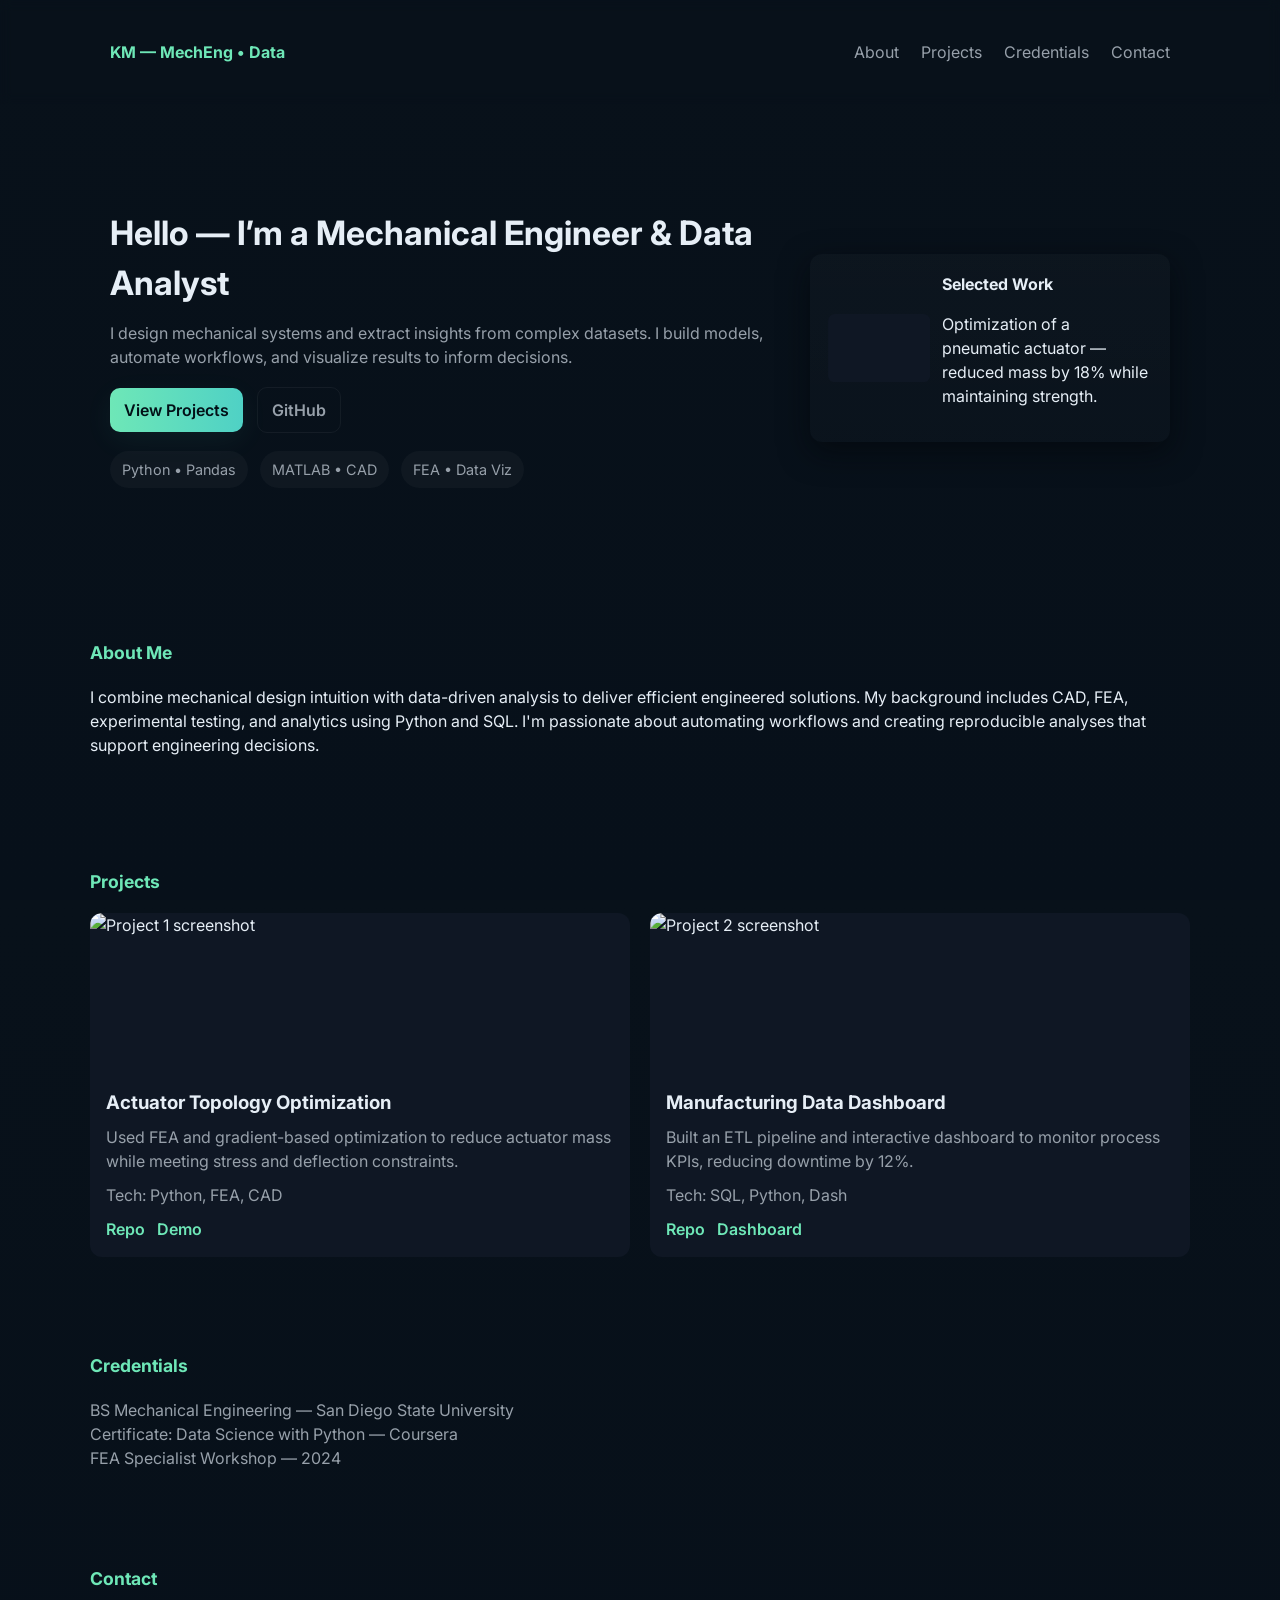
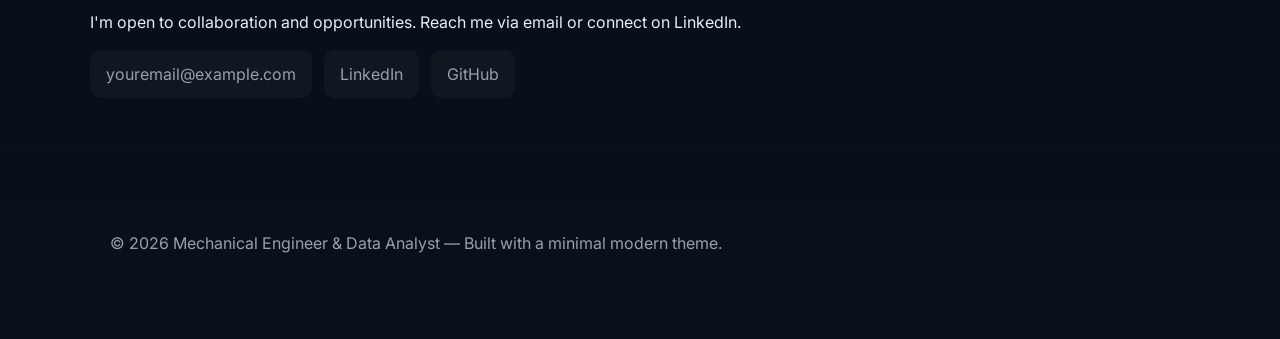
==== index.html @ a70a1f2a "worked on portfolio" ====
<!doctype html>
<html lang="en">
  <head>
    <meta charset="utf-8" />
    <meta name="viewport" content="width=device-width,initial-scale=1" />
    <title>Mechanical Engineer • Data Analyst — Portfolio</title>
    <link rel="preconnect" href="https://fonts.googleapis.com">
    <link rel="preconnect" href="https://fonts.gstatic.com" crossorigin>
    <link href="https://fonts.googleapis.com/css2?family=Inter:wght@300;400;600;700&display=swap" rel="stylesheet">
    <link rel="stylesheet" href="style.css">
    <meta name="description" content="Mechanical engineer and data analyst portfolio with projects, credentials, and contact." />
  </head>
  <body>
    <header class="site-header">
      <div class="container header-inner">
        <a class="brand" href="#">KM — MechEng • Data</a>
        <nav class="nav" aria-label="Main navigation">
          <a href="#about">About</a>
          <a href="#projects">Projects</a>
          <a href="#credentials">Credentials</a>
          <a href="#contact">Contact</a>
        </nav>
      </div>
    </header>

    <main>
      <section class="hero">
        <div class="container hero-grid">
          <div class="hero-text">
            <h1>Hello — I’m a Mechanical Engineer & Data Analyst</h1>
            <p class="lead">I design mechanical systems and extract insights from complex datasets. I build models, automate workflows, and visualize results to inform decisions.</p>
            <div class="hero-cta">
              <a class="btn primary" href="#projects">View Projects</a>
              <a class="btn ghost" href="https://github.com/" target="_blank" rel="noreferrer">GitHub</a>
            </div>
            <ul class="skills">
              <li>Python • Pandas</li>
              <li>MATLAB • CAD</li>
              <li>FEA • Data Viz</li>
            </ul>
          </div>
          <div class="hero-card">
            <div class="card-inner">
              <svg viewBox="0 0 120 80" class="wave" aria-hidden>
                <rect x="0" y="0" width="120" height="80" rx="8" fill="#0f1724" />
              </svg>
              <div class="card-content">
                <h3>Selected Work</h3>
                <p>Optimization of a pneumatic actuator — reduced mass by 18% while maintaining strength.</p>
              </div>
            </div>
          </div>
        </div>
      </section>

      <section id="about" class="section container">
        <h2 class="section-title">About Me</h2>
        <p>I combine mechanical design intuition with data-driven analysis to deliver efficient engineered solutions. My background includes CAD, FEA, experimental testing, and analytics using Python and SQL. I'm passionate about automating workflows and creating reproducible analyses that support engineering decisions.</p>
      </section>

      <section id="projects" class="section container">
        <h2 class="section-title">Projects</h2>
        <div class="projects-grid">
          <article class="project-card reveal">
            <img src="https://images.unsplash.com/photo-1518770660439-4636190af475?q=80&w=1200&auto=format&fit=crop&ixlib=rb-1.2.1&s=placeholder" alt="Project 1 screenshot" loading="lazy">
            <div class="project-body">
              <h3>Actuator Topology Optimization</h3>
              <p>Used FEA and gradient-based optimization to reduce actuator mass while meeting stress and deflection constraints.</p>
              <p class="meta">Tech: Python, FEA, CAD</p>
              <div class="project-links"><a href="#" target="_blank">Repo</a><a href="#" target="_blank">Demo</a></div>
            </div>
          </article>

          <article class="project-card reveal">
            <img src="https://images.unsplash.com/photo-1509395176047-4a66953fd231?q=80&w=1200&auto=format&fit=crop&ixlib=rb-1.2.1&s=placeholder" alt="Project 2 screenshot" loading="lazy">
            <div class="project-body">
              <h3>Manufacturing Data Dashboard</h3>
              <p>Built an ETL pipeline and interactive dashboard to monitor process KPIs, reducing downtime by 12%.</p>
              <p class="meta">Tech: SQL, Python, Dash</p>
              <div class="project-links"><a href="#" target="_blank">Repo</a><a href="#" target="_blank">Dashboard</a></div>
            </div>
          </article>
        </div>
      </section>

      <section id="credentials" class="section container">
        <h2 class="section-title">Credentials</h2>
        <ul class="credentials">
          <li>BS Mechanical Engineering — San Diego State University</li>
          <li>Certificate: Data Science with Python — Coursera</li>
          <li>FEA Specialist Workshop — 2024</li>
        </ul>
      </section>

      <section id="contact" class="section container">
        <h2 class="section-title">Contact</h2>
        <p>I'm open to collaboration and opportunities. Reach me via email or connect on LinkedIn.</p>
        <div class="contact-grid">
          <a class="contact-card" href="mailto:youremail@example.com">youremail@example.com</a>
          <a class="contact-card" href="https://www.linkedin.com/" target="_blank" rel="noreferrer">LinkedIn</a>
          <a class="contact-card" href="https://github.com/" target="_blank" rel="noreferrer">GitHub</a>
        </div>
      </section>
    </main>

    <footer class="site-footer">
      <div class="container">
        <p>© <span id="year"></span> Mechanical Engineer & Data Analyst — Built with a minimal modern theme.</p>
      </div>
    </footer>

    <script>
      document.getElementById('year').textContent = new Date().getFullYear();

      // Simple reveal-on-scroll
      const reveals = document.querySelectorAll('.reveal');
      const obs = new IntersectionObserver((entries) => {
        entries.forEach(e => {
          if (e.isIntersecting) { e.target.classList.add('visible'); obs.unobserve(e.target); }
        });
      }, { threshold: 0.12 });
      reveals.forEach(r => obs.observe(r));
    </script>
  </body>
</html>
---- style.css ----
:root{
  --bg:#0b0f14;
  --card:#0f1724;
  --muted:#97a0aa;
  --accent:#6ee7b7;
  --glass: rgba(255,255,255,0.03);
  --radius:12px;
  --max-width:1100px;
  --gap:24px;
}
*{box-sizing:border-box}
html,body{height:100%}
body{
  margin:0;
  font-family:Inter,system-ui,-apple-system,Segoe UI,Roboto,"Helvetica Neue",Arial;
  background:linear-gradient(180deg,#08111a 0%, #07101a 100%);
  color:#e6eef6;
  -webkit-font-smoothing:antialiased;
  -moz-osx-font-smoothing:grayscale;
  line-height:1.5;
}
.container{max-width:var(--max-width);margin:0 auto;padding:40px 20px}
.site-header{backdrop-filter: blur(6px);position:sticky;top:0;background:transparent;z-index:30}
.header-inner{display:flex;align-items:center;justify-content:space-between}
.brand{font-weight:700;color:var(--accent);text-decoration:none}
.nav a{color:var(--muted);text-decoration:none;margin-left:18px}
.hero{padding:64px 0}
.hero-grid{display:grid;grid-template-columns:1fr 360px;gap:32px;align-items:center}
.hero-text h1{font-size:2.1rem;margin:0 0 12px}
.lead{color:var(--muted);margin:0 0 18px}
.skills{display:flex;gap:12px;padding:0;margin:18px 0 0;list-style:none}
.skills li{background:var(--glass);padding:8px 12px;border-radius:999px;color:var(--muted);font-size:0.9rem}
.btn{display:inline-block;padding:10px 14px;border-radius:10px;text-decoration:none;font-weight:600}
.btn.primary{background:linear-gradient(90deg,var(--accent),#4fd1c5);color:#021017;box-shadow:0 8px 30px rgba(102,255,200,0.06)}
.btn.ghost{border:1px solid rgba(255,255,255,0.05);color:var(--muted);margin-left:10px}
.hero-card .card-inner{background:linear-gradient(180deg, rgba(255,255,255,0.02), rgba(255,255,255,0.01));padding:18px;border-radius:12px;box-shadow:0 10px 30px rgba(3,6,10,0.6);display:flex;gap:12px;align-items:center}
.card-content h3{margin:0 0 8px;font-size:1rem}
.section{padding:48px 0}
.section-title{font-size:1.1rem;margin:0 0 18px;color:var(--accent)}
.projects-grid{display:grid;grid-template-columns:repeat(2,1fr);gap:20px}
.project-card{background:var(--card);border-radius:12px;overflow:hidden;transition:transform .35s cubic-bezier(.2,.9,.2,1),box-shadow .35s;transform:translateY(12px);opacity:0}
.project-card.visible{transform:none;opacity:1}
.project-card img{width:100%;height:160px;object-fit:cover;display:block}
.project-body{padding:16px}
.project-body h3{margin:0 0 8px}
.project-body p{color:var(--muted);margin:0 0 10px}
.project-links a{color:var(--accent);text-decoration:none;margin-right:12px;font-weight:600}
.credentials{list-style:none;padding:0;margin:0;color:var(--muted)}
.contact-grid{display:flex;gap:12px;margin-top:12px}
.contact-card{background:var(--glass);padding:12px 16px;border-radius:10px;color:var(--muted);text-decoration:none}
.site-footer{padding:28px 0;border-top:1px solid rgba(255,255,255,0.02);color:var(--muted)}

/* Responsive */
@media (max-width:900px){
  .hero-grid{grid-template-columns:1fr}
  .projects-grid{grid-template-columns:1fr}
  .container{padding:28px 16px}
}

/* small micro-interactions */
.project-card:hover{transform:translateY(-8px);box-shadow:0 18px 40px rgba(3,6,10,0.7)}
.reveal{opacity:0;transform:translateY(16px);transition:all .7s cubic-bezier(.2,.9,.2,1)}
.reveal.visible{opacity:1;transform:none}

/* subtle focus states */
a:focus{outline:2px solid rgba(110,231,183,0.15);outline-offset:3px}
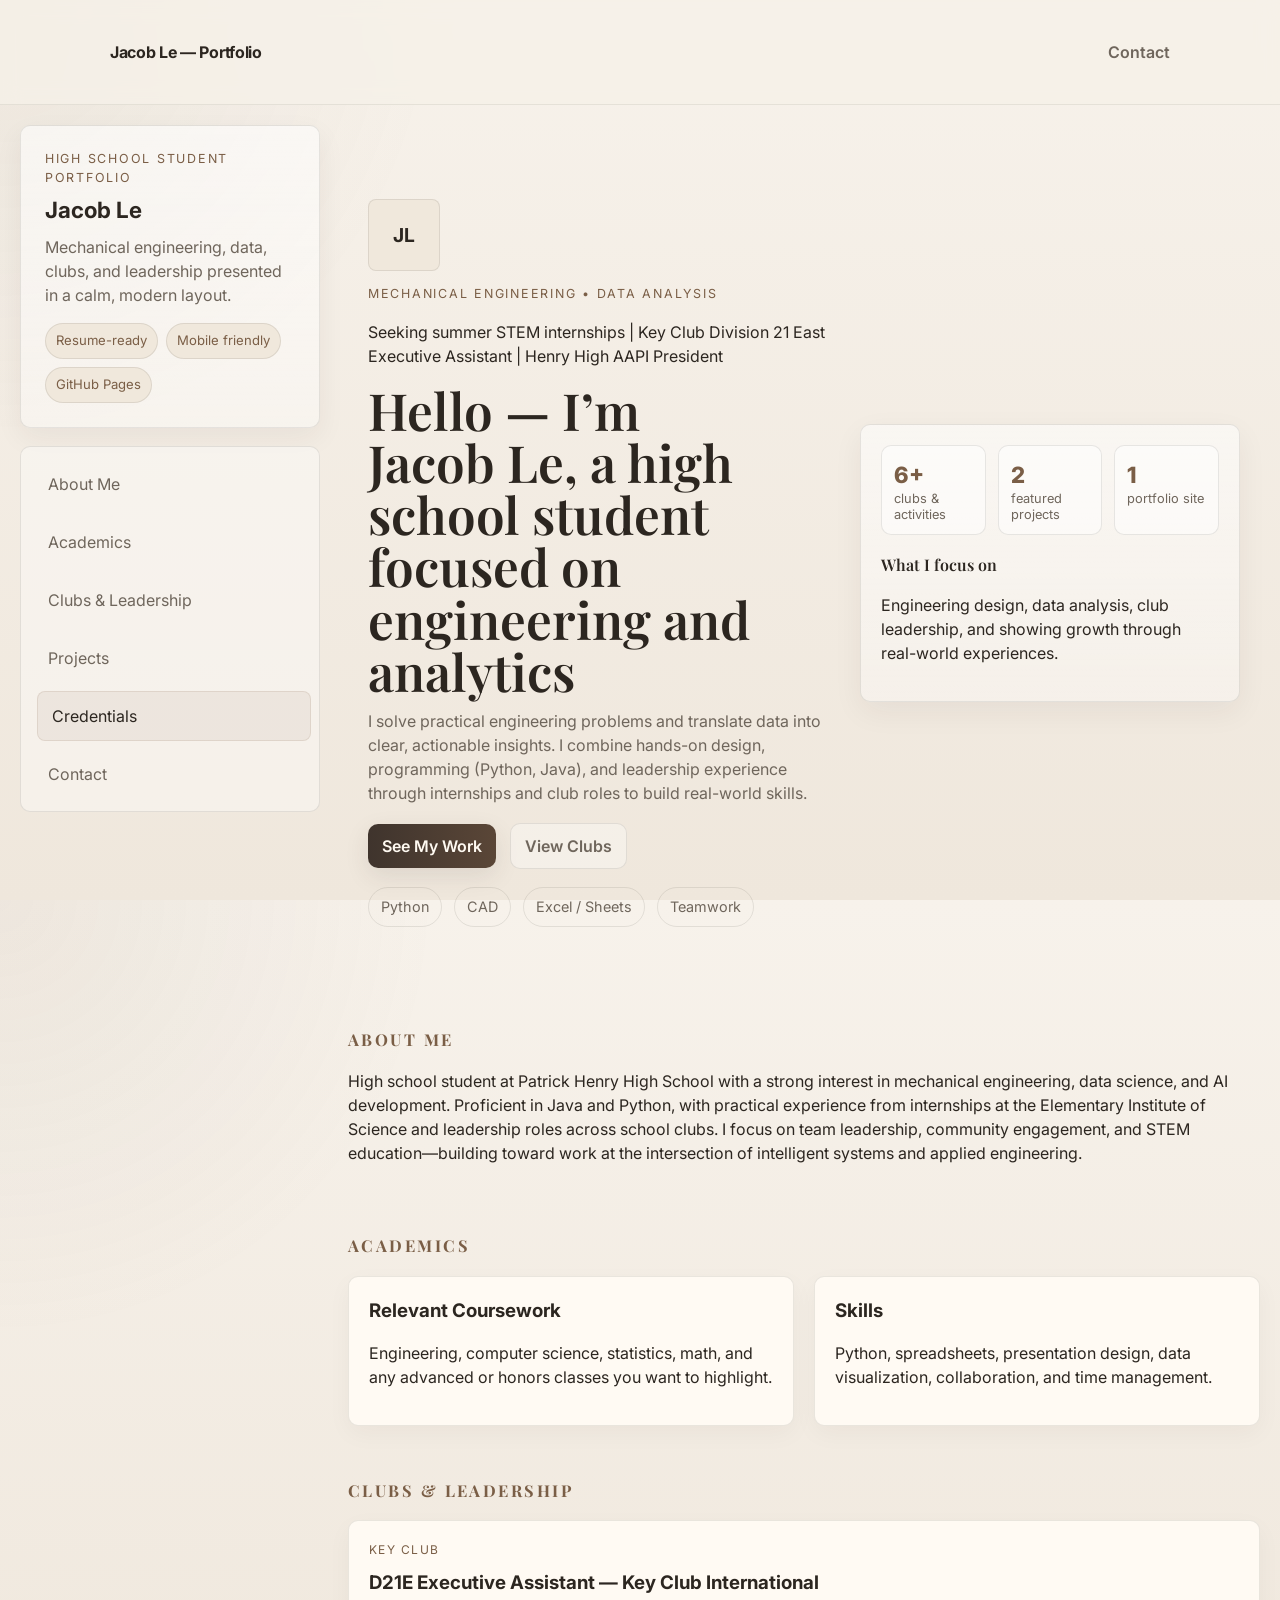
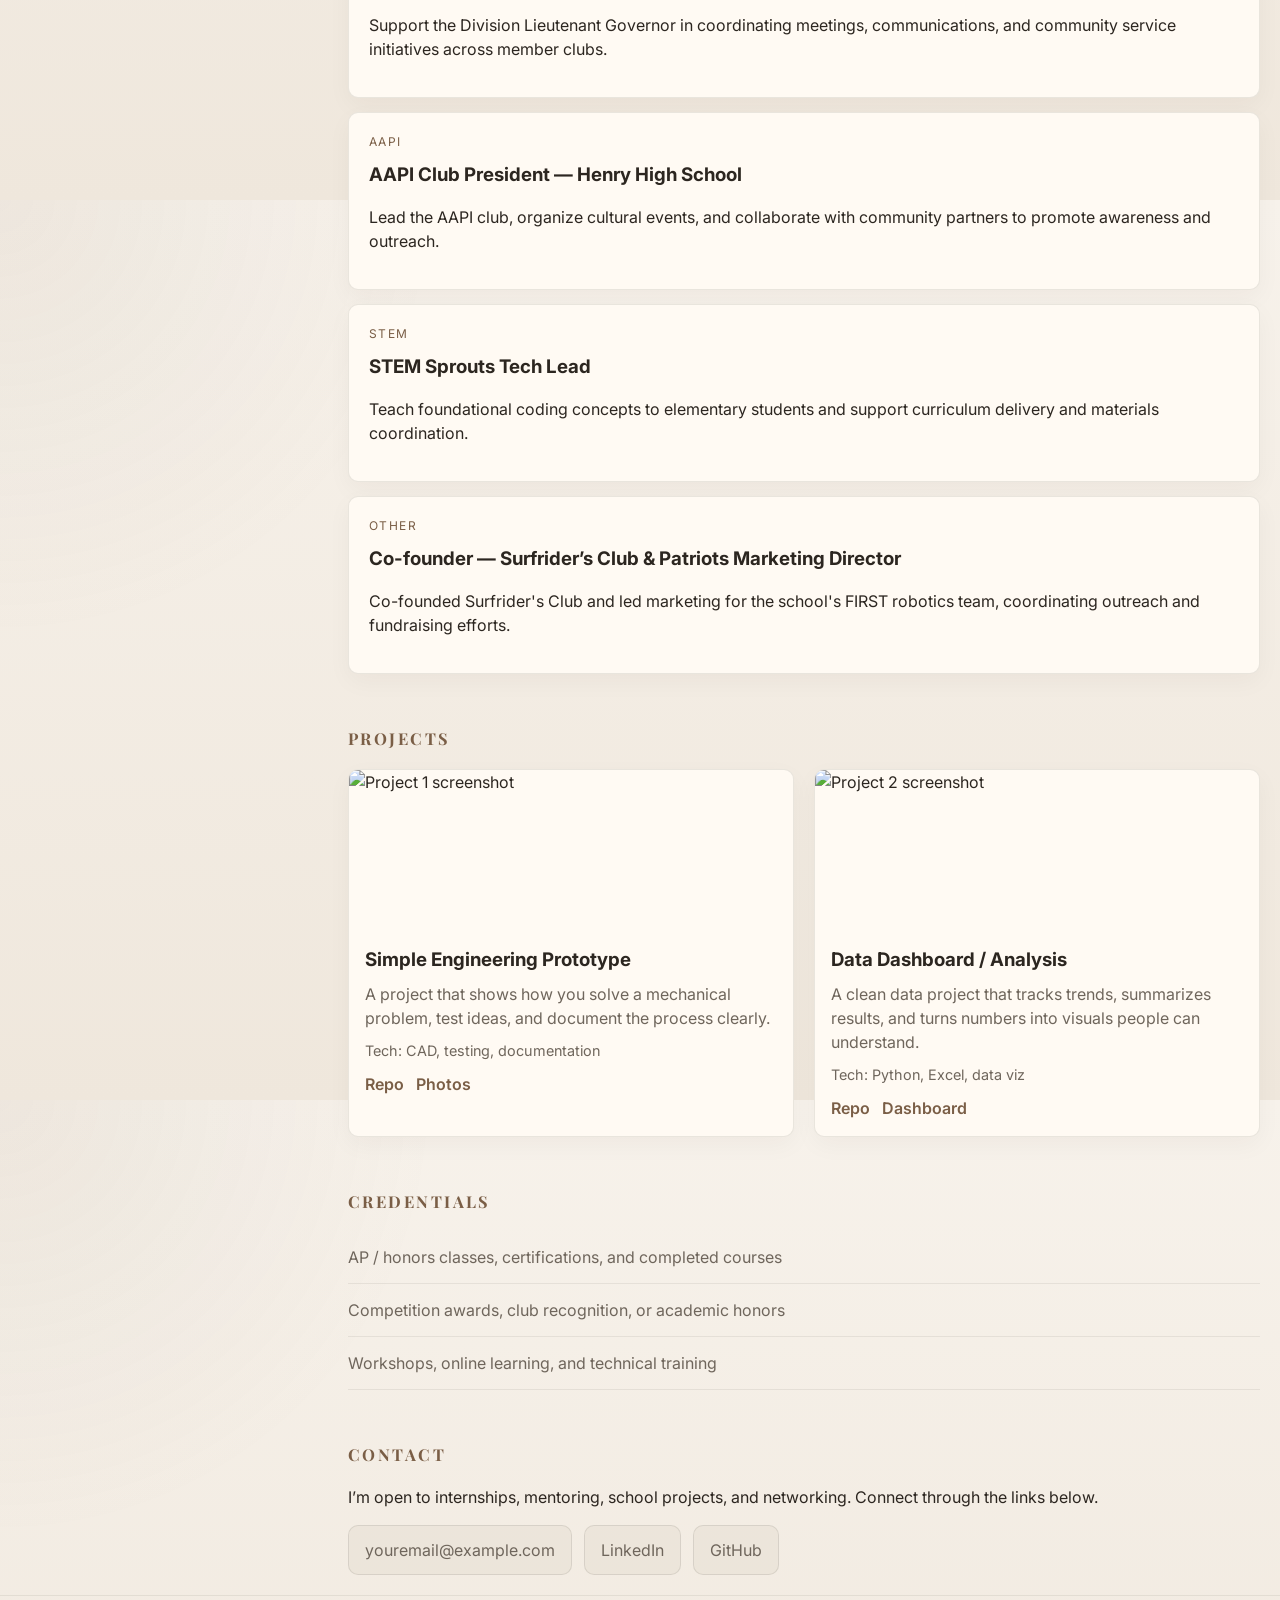
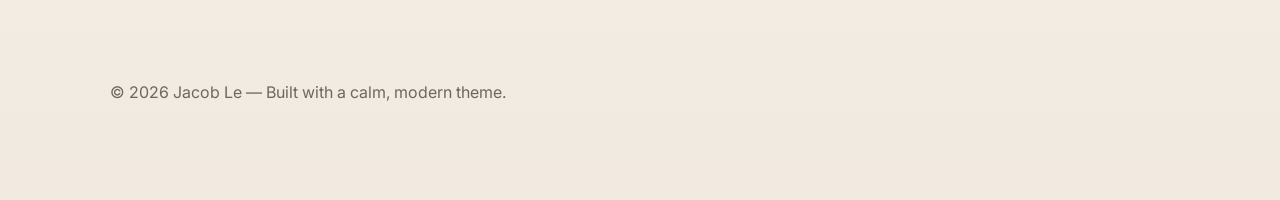
==== commit f3c2731d: "Add portfolio site: index, styles, README" ====
--- a/index.html
+++ b/index.html
@@ -3,123 +3,211 @@
   <head>
     <meta charset="utf-8" />
     <meta name="viewport" content="width=device-width,initial-scale=1" />
-    <title>Mechanical Engineer • Data Analyst — Portfolio</title>
+    <title>Jacob Le — High School Portfolio</title>
     <link rel="preconnect" href="https://fonts.googleapis.com">
     <link rel="preconnect" href="https://fonts.gstatic.com" crossorigin>
-    <link href="https://fonts.googleapis.com/css2?family=Inter:wght@300;400;600;700&display=swap" rel="stylesheet">
+    <link href="https://fonts.googleapis.com/css2?family=Inter:wght@300;400;500;600;700;800&family=Playfair+Display:wght@400;600&display=swap" rel="stylesheet">
     <link rel="stylesheet" href="style.css">
-    <meta name="description" content="Mechanical engineer and data analyst portfolio with projects, credentials, and contact." />
+    <meta name="description" content="Jacob Le's high school portfolio with clubs, leadership, projects, credentials, and contact." />
   </head>
   <body>
     <header class="site-header">
       <div class="container header-inner">
-        <a class="brand" href="#">KM — MechEng • Data</a>
-        <nav class="nav" aria-label="Main navigation">
-          <a href="#about">About</a>
+        <a class="brand" href="#top">Jacob Le — Portfolio</a>
+        <a class="header-link" href="#contact">Contact</a>
+      </div>
+    </header>
+
+    <main class="portfolio-shell" id="top">
+      <aside class="sidebar">
+        <div class="sidebar-card">
+          <p class="eyebrow">High School Student Portfolio</p>
+          <h1>Jacob Le</h1>
+          <p class="sidebar-copy">Mechanical engineering, data, clubs, and leadership presented in a calm, modern layout.</p>
+          <div class="sidebar-meta">
+            <span>Resume-ready</span>
+            <span>Mobile friendly</span>
+            <span>GitHub Pages</span>
+          </div>
+        </div>
+
+        <nav class="side-menu" aria-label="Section navigation">
+          <a href="#about">About Me</a>
+          <a href="#academics">Academics</a>
+          <a href="#clubs">Clubs & Leadership</a>
           <a href="#projects">Projects</a>
           <a href="#credentials">Credentials</a>
           <a href="#contact">Contact</a>
         </nav>
+      </aside>
+
+      <div class="content-column">
+        <section class="hero">
+          <div class="container hero-grid">
+            <div class="hero-text">
+              <div class="profile-wrap">
+                <img id="profile-img" src="profile.jpg" alt="Jacob Le" class="profile-img" onerror="this.style.display='none'; document.querySelector('.monogram').style.display='flex'">
+                <div class="monogram" aria-hidden>JL</div>
+              </div>
+              <p class="eyebrow">Mechanical Engineering • Data Analysis</p>
+              <p class="headline">Seeking summer STEM internships | Key Club Division 21 East Executive Assistant | Henry High AAPI President</p>
+              <h2>Hello — I’m Jacob Le, a high school student focused on engineering and analytics</h2>
+              <p class="lead">I solve practical engineering problems and translate data into clear, actionable insights. I combine hands-on design, programming (Python, Java), and leadership experience through internships and club roles to build real-world skills.</p>
+              <div class="hero-cta">
+                <a class="btn primary" href="#projects">See My Work</a>
+                <a class="btn ghost" href="#clubs">View Clubs</a>
+              </div>
+              <ul class="skills">
+                <li>Python</li>
+                <li>CAD</li>
+                <li>Excel / Sheets</li>
+                <li>Teamwork</li>
+              </ul>
+            </div>
+            <div class="hero-card">
+              <div class="card-inner">
+                <div class="stat-grid">
+                  <div><span class="stat-value">6+</span><span class="stat-label">clubs & activities</span></div>
+                  <div><span class="stat-value">2</span><span class="stat-label">featured projects</span></div>
+                  <div><span class="stat-value">1</span><span class="stat-label">portfolio site</span></div>
+                </div>
+                <div class="card-content">
+                  <h3>What I focus on</h3>
+                  <p>Engineering design, data analysis, club leadership, and showing growth through real-world experiences.</p>
+                </div>
+              </div>
+            </div>
+          </div>
+        </section>
+
+        <section id="about" class="section container">
+          <h2 class="section-title">About Me</h2>
+          <p>High school student at Patrick Henry High School with a strong interest in mechanical engineering, data science, and AI development. Proficient in Java and Python, with practical experience from internships at the Elementary Institute of Science and leadership roles across school clubs. I focus on team leadership, community engagement, and STEM education—building toward work at the intersection of intelligent systems and applied engineering.</p>
+        </section>
+
+        <section id="academics" class="section container">
+          <h2 class="section-title">Academics</h2>
+          <div class="info-grid">
+            <article class="info-card reveal">
+              <h3>Relevant Coursework</h3>
+              <p>Engineering, computer science, statistics, math, and any advanced or honors classes you want to highlight.</p>
+            </article>
+            <article class="info-card reveal">
+              <h3>Skills</h3>
+              <p>Python, spreadsheets, presentation design, data visualization, collaboration, and time management.</p>
+            </article>
+          </div>
+        </section>
+
+        <section id="clubs" class="section container">
+          <h2 class="section-title">Clubs & Leadership</h2>
+          <div class="timeline">
+            <article class="timeline-item reveal">
+              <p class="timeline-tag">Key Club</p>
+              <h3>D21E Executive Assistant — Key Club International</h3>
+              <p>Support the Division Lieutenant Governor in coordinating meetings, communications, and community service initiatives across member clubs.</p>
+            </article>
+            <article class="timeline-item reveal">
+              <p class="timeline-tag">AAPI</p>
+              <h3>AAPI Club President — Henry High School</h3>
+              <p>Lead the AAPI club, organize cultural events, and collaborate with community partners to promote awareness and outreach.</p>
+            </article>
+            <article class="timeline-item reveal">
+              <p class="timeline-tag">STEM</p>
+              <h3>STEM Sprouts Tech Lead</h3>
+              <p>Teach foundational coding concepts to elementary students and support curriculum delivery and materials coordination.</p>
+            </article>
+            <article class="timeline-item reveal">
+              <p class="timeline-tag">Other</p>
+              <h3>Co-founder — Surfrider’s Club & Patriots Marketing Director</h3>
+              <p>Co-founded Surfrider's Club and led marketing for the school's FIRST robotics team, coordinating outreach and fundraising efforts.</p>
+            </article>
+          </div>
+        </section>
+
+        <section id="projects" class="section container">
+          <h2 class="section-title">Projects</h2>
+          <div class="projects-grid">
+            <article class="project-card reveal">
+              <img src="https://images.unsplash.com/photo-1518770660439-4636190af475?q=80&w=1200&auto=format&fit=crop&ixlib=rb-1.2.1&s=placeholder" alt="Project 1 screenshot" loading="lazy">
+              <div class="project-body">
+                <h3>Simple Engineering Prototype</h3>
+                <p>A project that shows how you solve a mechanical problem, test ideas, and document the process clearly.</p>
+                <p class="meta">Tech: CAD, testing, documentation</p>
+                <div class="project-links"><a href="#" target="_blank">Repo</a><a href="#" target="_blank">Photos</a></div>
+              </div>
+            </article>
+
+            <article class="project-card reveal">
+              <img src="https://images.unsplash.com/photo-1509395176047-4a66953fd231?q=80&w=1200&auto=format&fit=crop&ixlib=rb-1.2.1&s=placeholder" alt="Project 2 screenshot" loading="lazy">
+              <div class="project-body">
+                <h3>Data Dashboard / Analysis</h3>
+                <p>A clean data project that tracks trends, summarizes results, and turns numbers into visuals people can understand.</p>
+                <p class="meta">Tech: Python, Excel, data viz</p>
+                <div class="project-links"><a href="#" target="_blank">Repo</a><a href="#" target="_blank">Dashboard</a></div>
+              </div>
+            </article>
+          </div>
+        </section>
+
+        <section id="credentials" class="section container">
+          <h2 class="section-title">Credentials</h2>
+          <ul class="credentials">
+            <li>AP / honors classes, certifications, and completed courses</li>
+            <li>Competition awards, club recognition, or academic honors</li>
+            <li>Workshops, online learning, and technical training</li>
+          </ul>
+        </section>
+
+        <section id="contact" class="section container">
+          <h2 class="section-title">Contact</h2>
+          <p>I’m open to internships, mentoring, school projects, and networking. Connect through the links below.</p>
+          <div class="contact-grid">
+            <a class="contact-card" id="email-link" href="mailto:youremail@example.com">youremail@example.com</a>
+            <a class="contact-card" id="linkedin-link" href="https://www.linkedin.com/in/jacobkle/?isSelfProfile=false" target="_blank" rel="noreferrer">LinkedIn</a>
+            <a class="contact-card" id="github-link" href="https://github.com/your-username" target="_blank" rel="noreferrer">GitHub</a>
+          </div>
+        </section>
       </div>
-    </header>
-
-    <main>
-      <section class="hero">
-        <div class="container hero-grid">
-          <div class="hero-text">
-            <h1>Hello — I’m a Mechanical Engineer & Data Analyst</h1>
-            <p class="lead">I design mechanical systems and extract insights from complex datasets. I build models, automate workflows, and visualize results to inform decisions.</p>
-            <div class="hero-cta">
-              <a class="btn primary" href="#projects">View Projects</a>
-              <a class="btn ghost" href="https://github.com/" target="_blank" rel="noreferrer">GitHub</a>
-            </div>
-            <ul class="skills">
-              <li>Python • Pandas</li>
-              <li>MATLAB • CAD</li>
-              <li>FEA • Data Viz</li>
-            </ul>
-          </div>
-          <div class="hero-card">
-            <div class="card-inner">
-              <svg viewBox="0 0 120 80" class="wave" aria-hidden>
-                <rect x="0" y="0" width="120" height="80" rx="8" fill="#0f1724" />
-              </svg>
-              <div class="card-content">
-                <h3>Selected Work</h3>
-                <p>Optimization of a pneumatic actuator — reduced mass by 18% while maintaining strength.</p>
-              </div>
-            </div>
-          </div>
-        </div>
-      </section>
-
-      <section id="about" class="section container">
-        <h2 class="section-title">About Me</h2>
-        <p>I combine mechanical design intuition with data-driven analysis to deliver efficient engineered solutions. My background includes CAD, FEA, experimental testing, and analytics using Python and SQL. I'm passionate about automating workflows and creating reproducible analyses that support engineering decisions.</p>
-      </section>
-
-      <section id="projects" class="section container">
-        <h2 class="section-title">Projects</h2>
-        <div class="projects-grid">
-          <article class="project-card reveal">
-            <img src="https://images.unsplash.com/photo-1518770660439-4636190af475?q=80&w=1200&auto=format&fit=crop&ixlib=rb-1.2.1&s=placeholder" alt="Project 1 screenshot" loading="lazy">
-            <div class="project-body">
-              <h3>Actuator Topology Optimization</h3>
-              <p>Used FEA and gradient-based optimization to reduce actuator mass while meeting stress and deflection constraints.</p>
-              <p class="meta">Tech: Python, FEA, CAD</p>
-              <div class="project-links"><a href="#" target="_blank">Repo</a><a href="#" target="_blank">Demo</a></div>
-            </div>
-          </article>
-
-          <article class="project-card reveal">
-            <img src="https://images.unsplash.com/photo-1509395176047-4a66953fd231?q=80&w=1200&auto=format&fit=crop&ixlib=rb-1.2.1&s=placeholder" alt="Project 2 screenshot" loading="lazy">
-            <div class="project-body">
-              <h3>Manufacturing Data Dashboard</h3>
-              <p>Built an ETL pipeline and interactive dashboard to monitor process KPIs, reducing downtime by 12%.</p>
-              <p class="meta">Tech: SQL, Python, Dash</p>
-              <div class="project-links"><a href="#" target="_blank">Repo</a><a href="#" target="_blank">Dashboard</a></div>
-            </div>
-          </article>
-        </div>
-      </section>
-
-      <section id="credentials" class="section container">
-        <h2 class="section-title">Credentials</h2>
-        <ul class="credentials">
-          <li>BS Mechanical Engineering — San Diego State University</li>
-          <li>Certificate: Data Science with Python — Coursera</li>
-          <li>FEA Specialist Workshop — 2024</li>
-        </ul>
-      </section>
-
-      <section id="contact" class="section container">
-        <h2 class="section-title">Contact</h2>
-        <p>I'm open to collaboration and opportunities. Reach me via email or connect on LinkedIn.</p>
-        <div class="contact-grid">
-          <a class="contact-card" href="mailto:youremail@example.com">youremail@example.com</a>
-          <a class="contact-card" href="https://www.linkedin.com/" target="_blank" rel="noreferrer">LinkedIn</a>
-          <a class="contact-card" href="https://github.com/" target="_blank" rel="noreferrer">GitHub</a>
-        </div>
-      </section>
     </main>
 
     <footer class="site-footer">
       <div class="container">
-        <p>© <span id="year"></span> Mechanical Engineer & Data Analyst — Built with a minimal modern theme.</p>
+        <p>© <span id="year"></span> Jacob Le — Built with a calm, modern theme.</p>
       </div>
     </footer>
 
     <script>
-      document.getElementById('year').textContent = new Date().getFullYear();
-
-      // Simple reveal-on-scroll
+      const yearNode = document.getElementById('year');
+      if (yearNode) {
+        yearNode.textContent = new Date().getFullYear();
+      }
+
       const reveals = document.querySelectorAll('.reveal');
-      const obs = new IntersectionObserver((entries) => {
-        entries.forEach(e => {
-          if (e.isIntersecting) { e.target.classList.add('visible'); obs.unobserve(e.target); }
+      const sideLinks = document.querySelectorAll('.side-menu a');
+      const sections = document.querySelectorAll('section[id]');
+
+      const observer = new IntersectionObserver((entries) => {
+        entries.forEach((entry) => {
+          if (entry.isIntersecting) {
+            entry.target.classList.add('visible');
+          }
         });
-      }, { threshold: 0.12 });
-      reveals.forEach(r => obs.observe(r));
+      }, { threshold: 0.16 });
+
+      reveals.forEach((item) => observer.observe(item));
+
+      const navObserver = new IntersectionObserver((entries) => {
+        entries.forEach((entry) => {
+          if (!entry.isIntersecting) return;
+          sideLinks.forEach((link) => {
+            const active = link.getAttribute('href') === `#${entry.target.id}`;
+            link.classList.toggle('active', active);
+          });
+        });
+      }, { rootMargin: '-45% 0px -45% 0px', threshold: 0.1 });
+
+      sections.forEach((section) => navObserver.observe(section));
     </script>
   </body>
 </html>
--- a/style.css
+++ b/style.css
@@ -1,60 +1,101 @@
 :root{
-  --bg:#0b0f14;
-  --card:#0f1724;
-  --muted:#97a0aa;
-  --accent:#6ee7b7;
-  --glass: rgba(255,255,255,0.03);
-  --radius:12px;
+  --bg:#f6f1e8;
+  --card:#fffaf3;
+  --panel:#f0e8dc;
+  --muted:#6f665c;
+  --text:#2c2620;
+  --accent:#7a5e46;
+  --accent-soft:rgba(122,94,70,0.12);
+  --glass:rgba(122,94,70,0.05);
+  --border:rgba(44,38,32,0.10);
+  --radius:10px;
   --max-width:1100px;
   --gap:24px;
 }
 *{box-sizing:border-box}
 html,body{height:100%}
+html{scroll-behavior:smooth}
 body{
   margin:0;
   font-family:Inter,system-ui,-apple-system,Segoe UI,Roboto,"Helvetica Neue",Arial;
-  background:linear-gradient(180deg,#08111a 0%, #07101a 100%);
-  color:#e6eef6;
+  background:
+    radial-gradient(circle at top left, rgba(122,94,70,0.08), transparent 28%),
+    linear-gradient(180deg,#f7f2eb 0%, #efe7dc 100%);
+  color:var(--text);
   -webkit-font-smoothing:antialiased;
   -moz-osx-font-smoothing:grayscale;
   line-height:1.5;
 }
 .container{max-width:var(--max-width);margin:0 auto;padding:40px 20px}
-.site-header{backdrop-filter: blur(6px);position:sticky;top:0;background:transparent;z-index:30}
+.site-header{backdrop-filter: blur(10px);position:sticky;top:0;background:rgba(246,241,232,0.82);border-bottom:1px solid rgba(44,38,32,0.08);z-index:30}
 .header-inner{display:flex;align-items:center;justify-content:space-between}
-.brand{font-weight:700;color:var(--accent);text-decoration:none}
-.nav a{color:var(--muted);text-decoration:none;margin-left:18px}
-.hero{padding:64px 0}
-.hero-grid{display:grid;grid-template-columns:1fr 360px;gap:32px;align-items:center}
-.hero-text h1{font-size:2.1rem;margin:0 0 12px}
-.lead{color:var(--muted);margin:0 0 18px}
+.brand{font-weight:700;color:var(--text);text-decoration:none;letter-spacing:-0.02em}
+.header-link{color:var(--muted);text-decoration:none;font-weight:600}
+.portfolio-shell{display:grid;grid-template-columns:300px minmax(0,1fr);gap:28px;max-width:calc(var(--max-width) + 300px);margin:0 auto;padding:20px}
+.sidebar{position:sticky;top:84px;align-self:start;display:flex;flex-direction:column;gap:18px}
+.sidebar-card{background:linear-gradient(180deg, rgba(255,255,255,0.58), rgba(255,255,255,0.38));border:1px solid var(--border);border-radius:var(--radius);padding:24px;box-shadow:0 10px 28px rgba(44,38,32,0.06)}
+.sidebar-card h1{font-size:1.4rem;line-height:1.15;margin:8px 0 12px}
+.sidebar-copy{color:var(--muted);margin:0}
+.eyebrow{margin:0 0 10px;color:var(--accent);font-size:0.78rem;letter-spacing:0.14em;text-transform:uppercase}
+.sidebar-meta{display:flex;flex-wrap:wrap;gap:8px;margin-top:16px}
+.sidebar-meta span{padding:7px 10px;border-radius:999px;background:var(--panel);color:var(--accent);font-size:0.82rem;border:1px solid var(--border)}
+.side-menu{display:flex;flex-direction:column;gap:8px;padding:12px;border:1px solid var(--border);border-radius:var(--radius);background:rgba(255,255,255,0.38)}
+.side-menu a{position:relative;color:var(--muted);text-decoration:none;padding:12px 14px;border-radius:8px;transition:background .25s,color .25s,transform .25s,border-color .25s;border:1px solid transparent}
+.side-menu a:hover,.side-menu a.active{background:rgba(122,94,70,0.08);color:var(--text);transform:translateX(4px);border-color:rgba(122,94,70,0.12)}
+.content-column{min-width:0}
+.hero{padding:34px 0 8px}
+.hero-grid{display:grid;grid-template-columns:minmax(0,1fr) 380px;gap:24px;align-items:center}
+.hero-text h2{font-size:clamp(2rem,4vw,3.5rem);line-height:1.02;margin:0 0 12px;max-width:12ch}
+.profile-wrap{display:flex;align-items:center;gap:14px;margin-bottom:14px}
+.profile-img{width:72px;height:72px;border-radius:8px;object-fit:cover;border:1px solid var(--border);box-shadow:0 6px 18px rgba(44,38,32,0.04)}
+.monogram{width:72px;height:72px;border-radius:8px;background:var(--panel);display:none;align-items:center;justify-content:center;font-weight:700;color:var(--text);border:1px solid var(--border);font-size:1.2rem}
+.hero-text h2, .card-content h3{font-family:'Playfair Display', Georgia, serif;color:var(--text);font-weight:600}
+.section-title{font-family:'Playfair Display', Georgia, serif}
+.lead{color:var(--muted);margin:0 0 18px;max-width:62ch}
 .skills{display:flex;gap:12px;padding:0;margin:18px 0 0;list-style:none}
-.skills li{background:var(--glass);padding:8px 12px;border-radius:999px;color:var(--muted);font-size:0.9rem}
+.skills li{background:transparent;border:1px solid var(--border);padding:8px 12px;border-radius:999px;color:var(--muted);font-size:0.9rem}
 .btn{display:inline-block;padding:10px 14px;border-radius:10px;text-decoration:none;font-weight:600}
-.btn.primary{background:linear-gradient(90deg,var(--accent),#4fd1c5);color:#021017;box-shadow:0 8px 30px rgba(102,255,200,0.06)}
-.btn.ghost{border:1px solid rgba(255,255,255,0.05);color:var(--muted);margin-left:10px}
-.hero-card .card-inner{background:linear-gradient(180deg, rgba(255,255,255,0.02), rgba(255,255,255,0.01));padding:18px;border-radius:12px;box-shadow:0 10px 30px rgba(3,6,10,0.6);display:flex;gap:12px;align-items:center}
+.btn.primary{background:linear-gradient(90deg,#3f342d,#5a4637);color:#fffaf2;box-shadow:0 8px 24px rgba(63,52,45,0.10)}
+.btn.ghost{border:1px solid var(--border);color:var(--muted);margin-left:10px;background:rgba(255,255,255,0.34)}
+.hero-card .card-inner{background:linear-gradient(180deg, rgba(255,255,255,0.54), rgba(255,255,255,0.34));padding:20px;border-radius:var(--radius);border:1px solid var(--border);box-shadow:0 10px 30px rgba(44,38,32,0.06);display:grid;gap:18px}
+.stat-grid{display:grid;grid-template-columns:repeat(3,1fr);gap:12px}
+.stat-grid div{padding:12px;border-radius:10px;background:rgba(255,255,255,0.52);border:1px solid var(--border)}
+.stat-value{display:block;font-size:1.4rem;font-weight:800;color:var(--accent)}
+.stat-label{display:block;color:var(--muted);font-size:0.8rem;line-height:1.2}
 .card-content h3{margin:0 0 8px;font-size:1rem}
-.section{padding:48px 0}
-.section-title{font-size:1.1rem;margin:0 0 18px;color:var(--accent)}
-.projects-grid{display:grid;grid-template-columns:repeat(2,1fr);gap:20px}
-.project-card{background:var(--card);border-radius:12px;overflow:hidden;transition:transform .35s cubic-bezier(.2,.9,.2,1),box-shadow .35s;transform:translateY(12px);opacity:0}
+.section{padding:52px 0 0}
+.section-title{font-size:1.02rem;margin:0 0 18px;color:var(--accent);text-transform:uppercase;letter-spacing:0.15em}
+.info-grid,.projects-grid{display:grid;gap:20px}
+.info-grid{grid-template-columns:repeat(2, minmax(0,1fr))}
+.timeline{display:grid;gap:14px}
+.timeline-item,.info-card{background:var(--card);border:1px solid var(--border);border-radius:var(--radius);padding:20px;box-shadow:0 8px 24px rgba(44,38,32,0.04)}
+.timeline-item h3,.info-card h3,.project-body h3{margin:0 0 8px}
+.timeline-tag{margin:0 0 10px;color:var(--accent);font-size:0.75rem;letter-spacing:0.12em;text-transform:uppercase}
+.projects-grid{grid-template-columns:repeat(2,minmax(0,1fr))}
+.project-card{background:var(--card);border:1px solid var(--border);border-radius:var(--radius);overflow:hidden;transition:transform .35s cubic-bezier(.2,.9,.2,1),box-shadow .35s;transform:translateY(12px);opacity:0;box-shadow:0 8px 24px rgba(44,38,32,0.04)}
 .project-card.visible{transform:none;opacity:1}
 .project-card img{width:100%;height:160px;object-fit:cover;display:block}
 .project-body{padding:16px}
-.project-body h3{margin:0 0 8px}
 .project-body p{color:var(--muted);margin:0 0 10px}
+.meta{font-size:0.9rem}
 .project-links a{color:var(--accent);text-decoration:none;margin-right:12px;font-weight:600}
 .credentials{list-style:none;padding:0;margin:0;color:var(--muted)}
-.contact-grid{display:flex;gap:12px;margin-top:12px}
-.contact-card{background:var(--glass);padding:12px 16px;border-radius:10px;color:var(--muted);text-decoration:none}
-.site-footer{padding:28px 0;border-top:1px solid rgba(255,255,255,0.02);color:var(--muted)}
+.credentials li{padding:14px 0;border-bottom:1px solid rgba(44,38,32,0.08)}
+.contact-grid{display:flex;flex-wrap:wrap;gap:12px;margin-top:12px}
+.contact-card{background:var(--glass);border:1px solid var(--border);padding:12px 16px;border-radius:10px;color:var(--muted);text-decoration:none}
+.site-footer{padding:28px 0 40px;border-top:1px solid rgba(44,38,32,0.08);color:var(--muted)}
 
 /* Responsive */
+@media (max-width:1100px){
+  .portfolio-shell{grid-template-columns:1fr;max-width:var(--max-width)}
+  .sidebar{position:relative;top:auto}
+  .side-menu{flex-direction:row;flex-wrap:wrap}
+  .side-menu a{padding:10px 12px}
+}
 @media (max-width:900px){
   .hero-grid{grid-template-columns:1fr}
-  .projects-grid{grid-template-columns:1fr}
-  .container{padding:28px 16px}
+  .projects-grid,.info-grid{grid-template-columns:1fr}
+  .container{padding:26px 16px}
 }
 
 /* small micro-interactions */
@@ -63,4 +104,4 @@
 .reveal.visible{opacity:1;transform:none}
 
 /* subtle focus states */
-a:focus{outline:2px solid rgba(110,231,183,0.15);outline-offset:3px}
+a:focus{outline:2px solid rgba(122,94,70,0.2);outline-offset:3px}
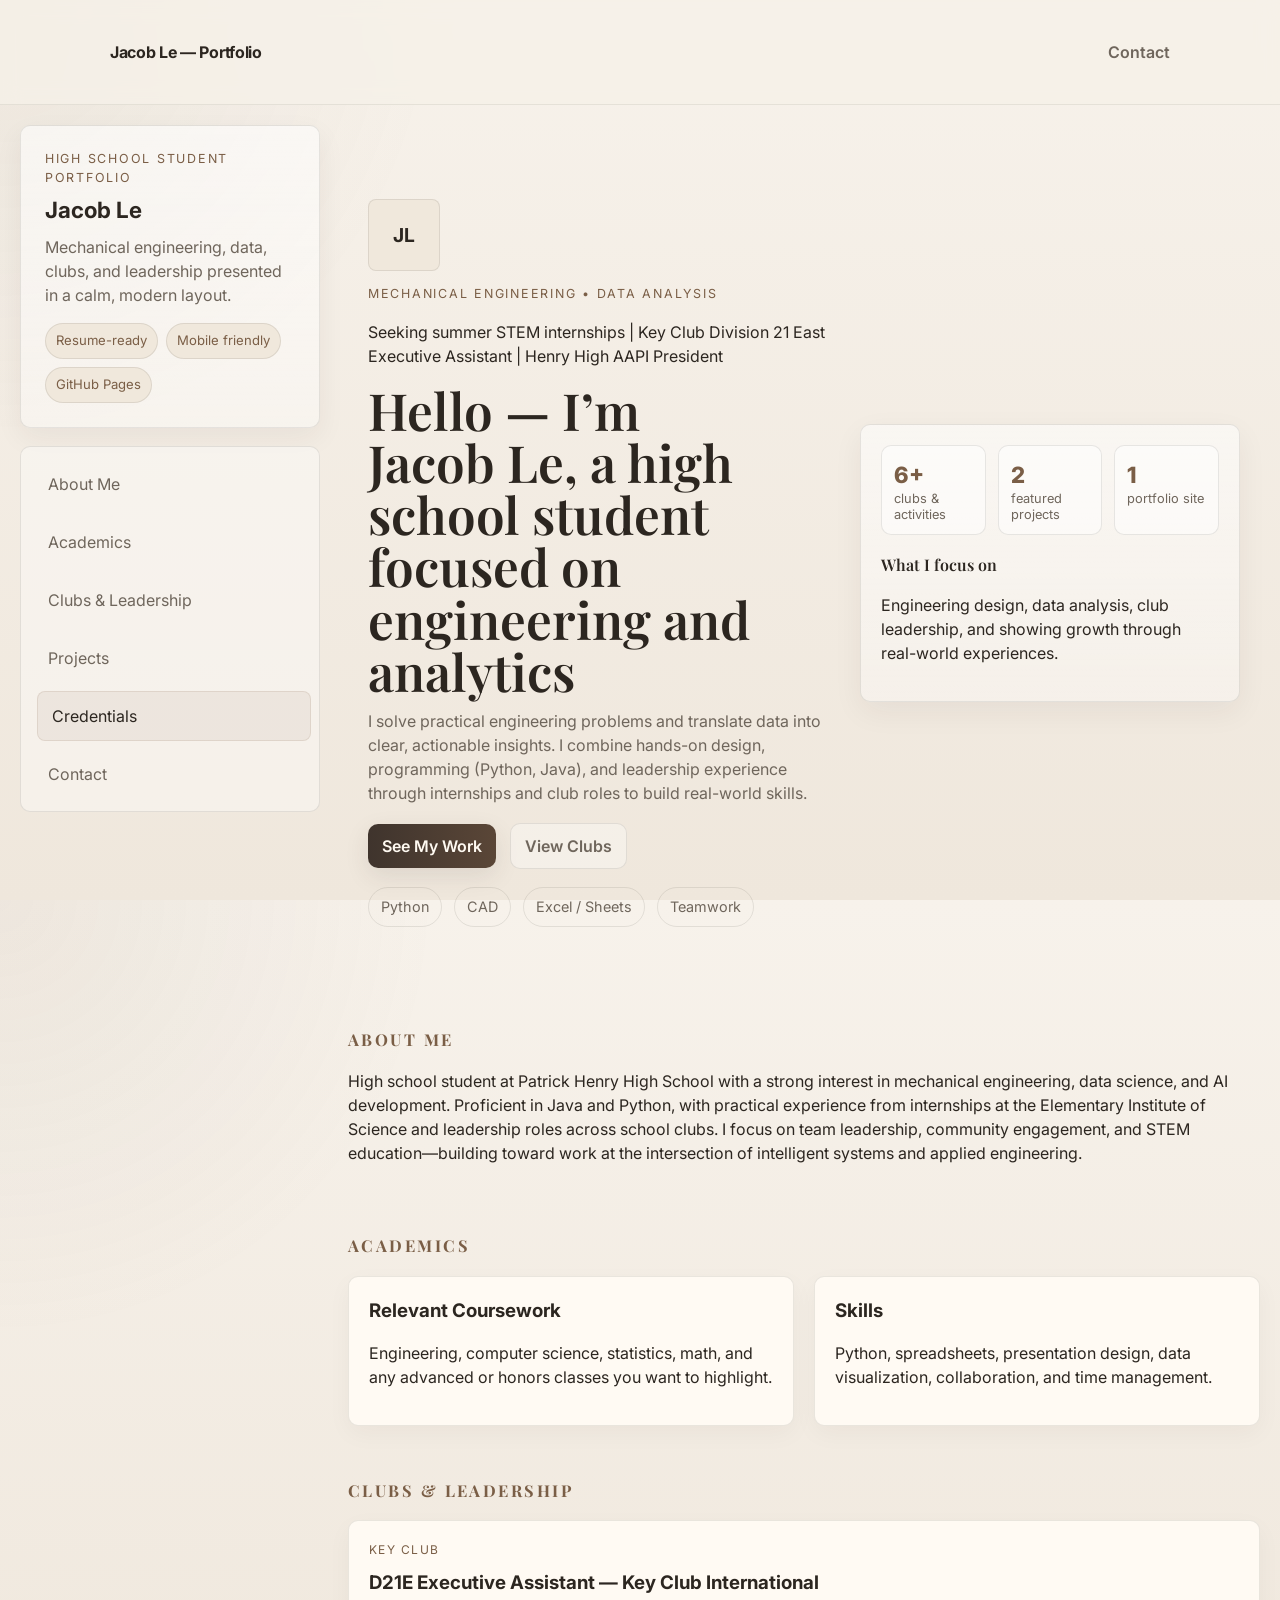
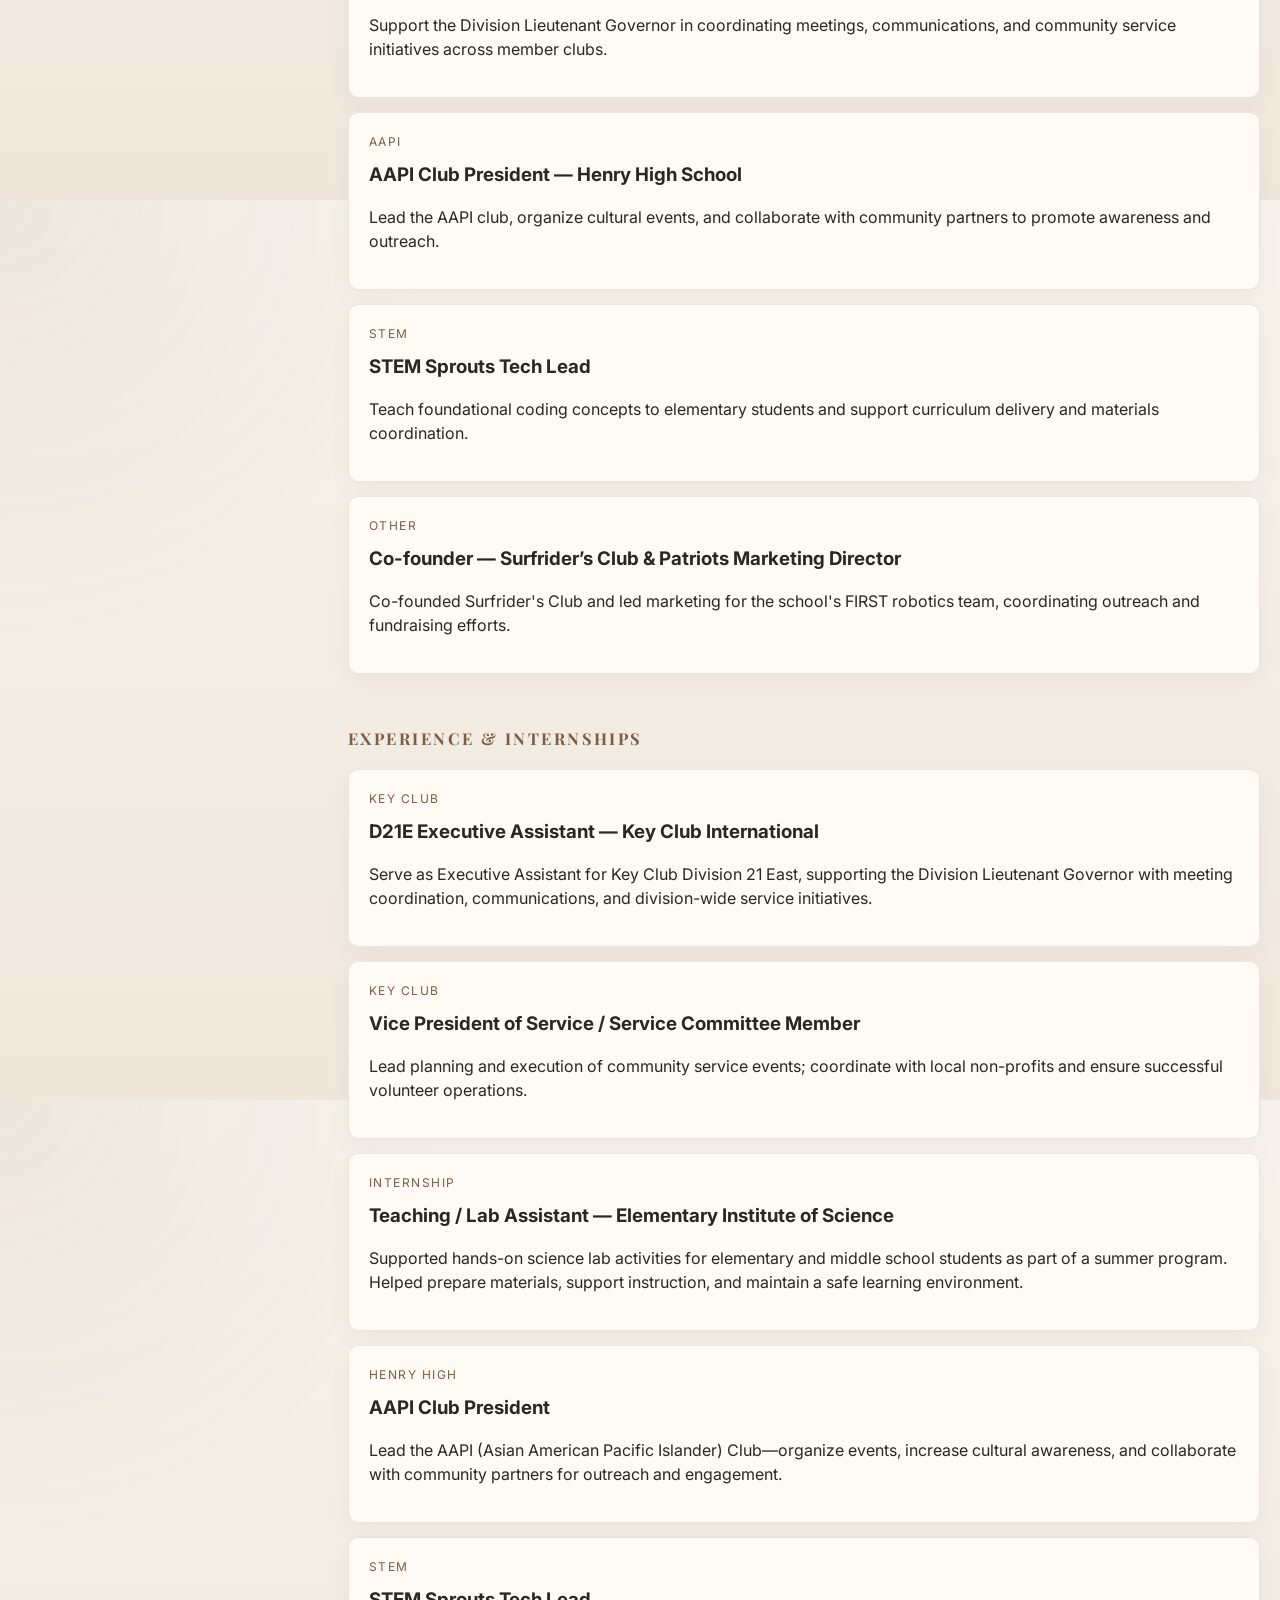
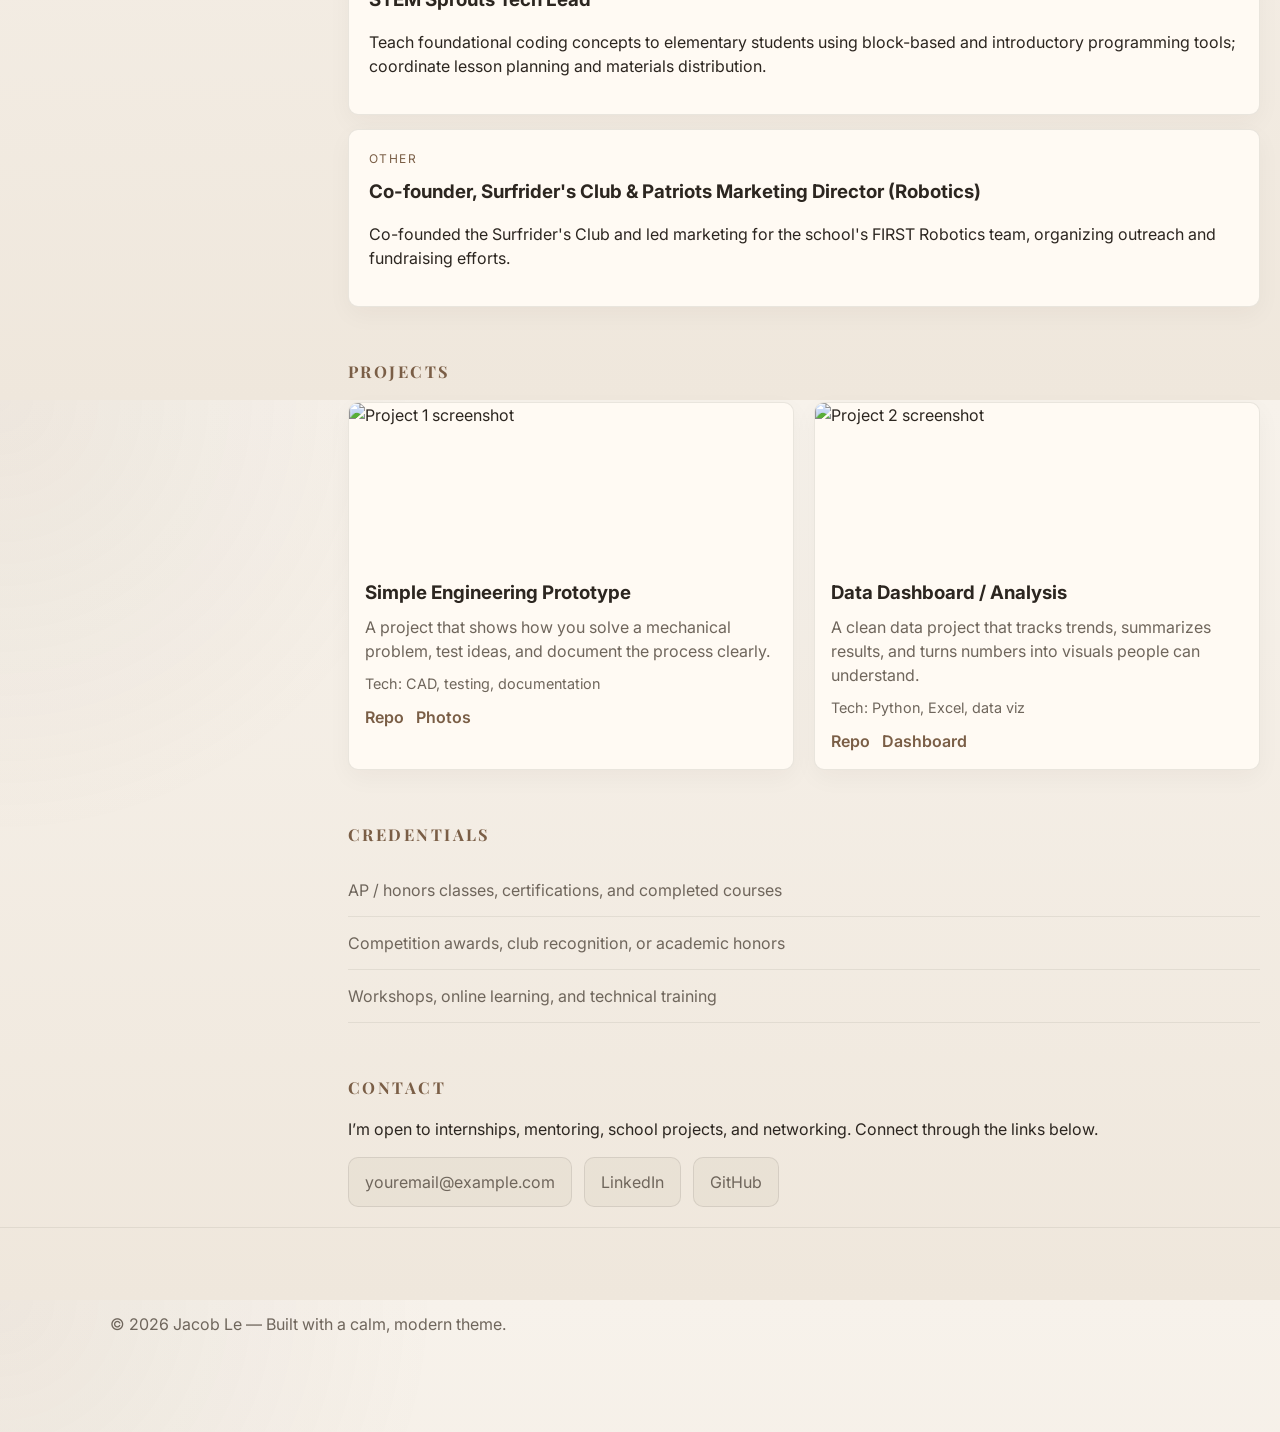
==== commit 8e1b5534: "Add Experience section populated from LinkedIn screenshots" ====
--- a/index.html
+++ b/index.html
@@ -125,6 +125,47 @@
           </div>
         </section>
 
+        <section id="experience" class="section container">
+          <h2 class="section-title">Experience & Internships</h2>
+          <div class="timeline">
+            <article class="timeline-item reveal">
+              <p class="timeline-tag">Key Club</p>
+              <h3>D21E Executive Assistant — Key Club International</h3>
+              <p>Serve as Executive Assistant for Key Club Division 21 East, supporting the Division Lieutenant Governor with meeting coordination, communications, and division-wide service initiatives.</p>
+            </article>
+
+            <article class="timeline-item reveal">
+              <p class="timeline-tag">Key Club</p>
+              <h3>Vice President of Service / Service Committee Member</h3>
+              <p>Lead planning and execution of community service events; coordinate with local non-profits and ensure successful volunteer operations.</p>
+            </article>
+
+            <article class="timeline-item reveal">
+              <p class="timeline-tag">Internship</p>
+              <h3>Teaching / Lab Assistant — Elementary Institute of Science</h3>
+              <p>Supported hands-on science lab activities for elementary and middle school students as part of a summer program. Helped prepare materials, support instruction, and maintain a safe learning environment.</p>
+            </article>
+
+            <article class="timeline-item reveal">
+              <p class="timeline-tag">Henry High</p>
+              <h3>AAPI Club President</h3>
+              <p>Lead the AAPI (Asian American Pacific Islander) Club—organize events, increase cultural awareness, and collaborate with community partners for outreach and engagement.</p>
+            </article>
+
+            <article class="timeline-item reveal">
+              <p class="timeline-tag">STEM</p>
+              <h3>STEM Sprouts Tech Lead</h3>
+              <p>Teach foundational coding concepts to elementary students using block-based and introductory programming tools; coordinate lesson planning and materials distribution.</p>
+            </article>
+
+            <article class="timeline-item reveal">
+              <p class="timeline-tag">Other</p>
+              <h3>Co-founder, Surfrider's Club & Patriots Marketing Director (Robotics)</h3>
+              <p>Co-founded the Surfrider's Club and led marketing for the school's FIRST Robotics team, organizing outreach and fundraising efforts.</p>
+            </article>
+          </div>
+        </section>
+
         <section id="projects" class="section container">
           <h2 class="section-title">Projects</h2>
           <div class="projects-grid">
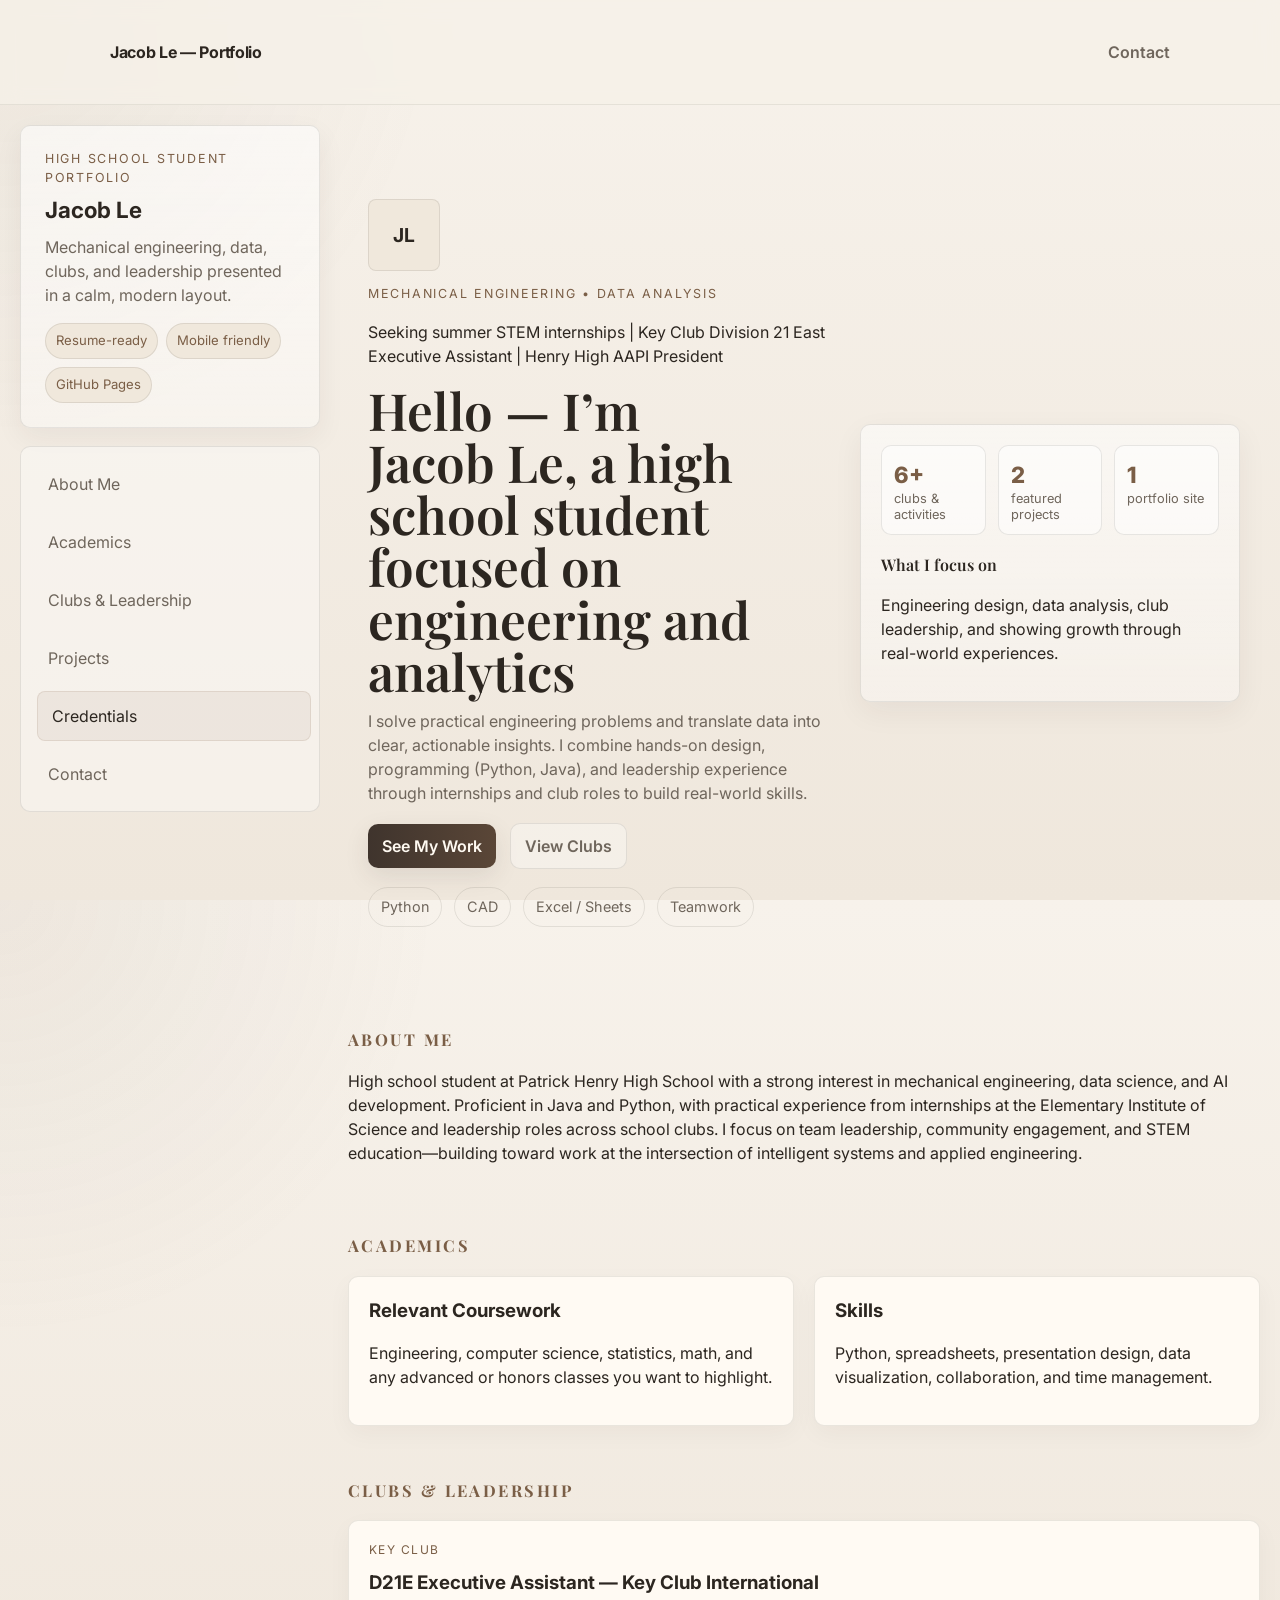
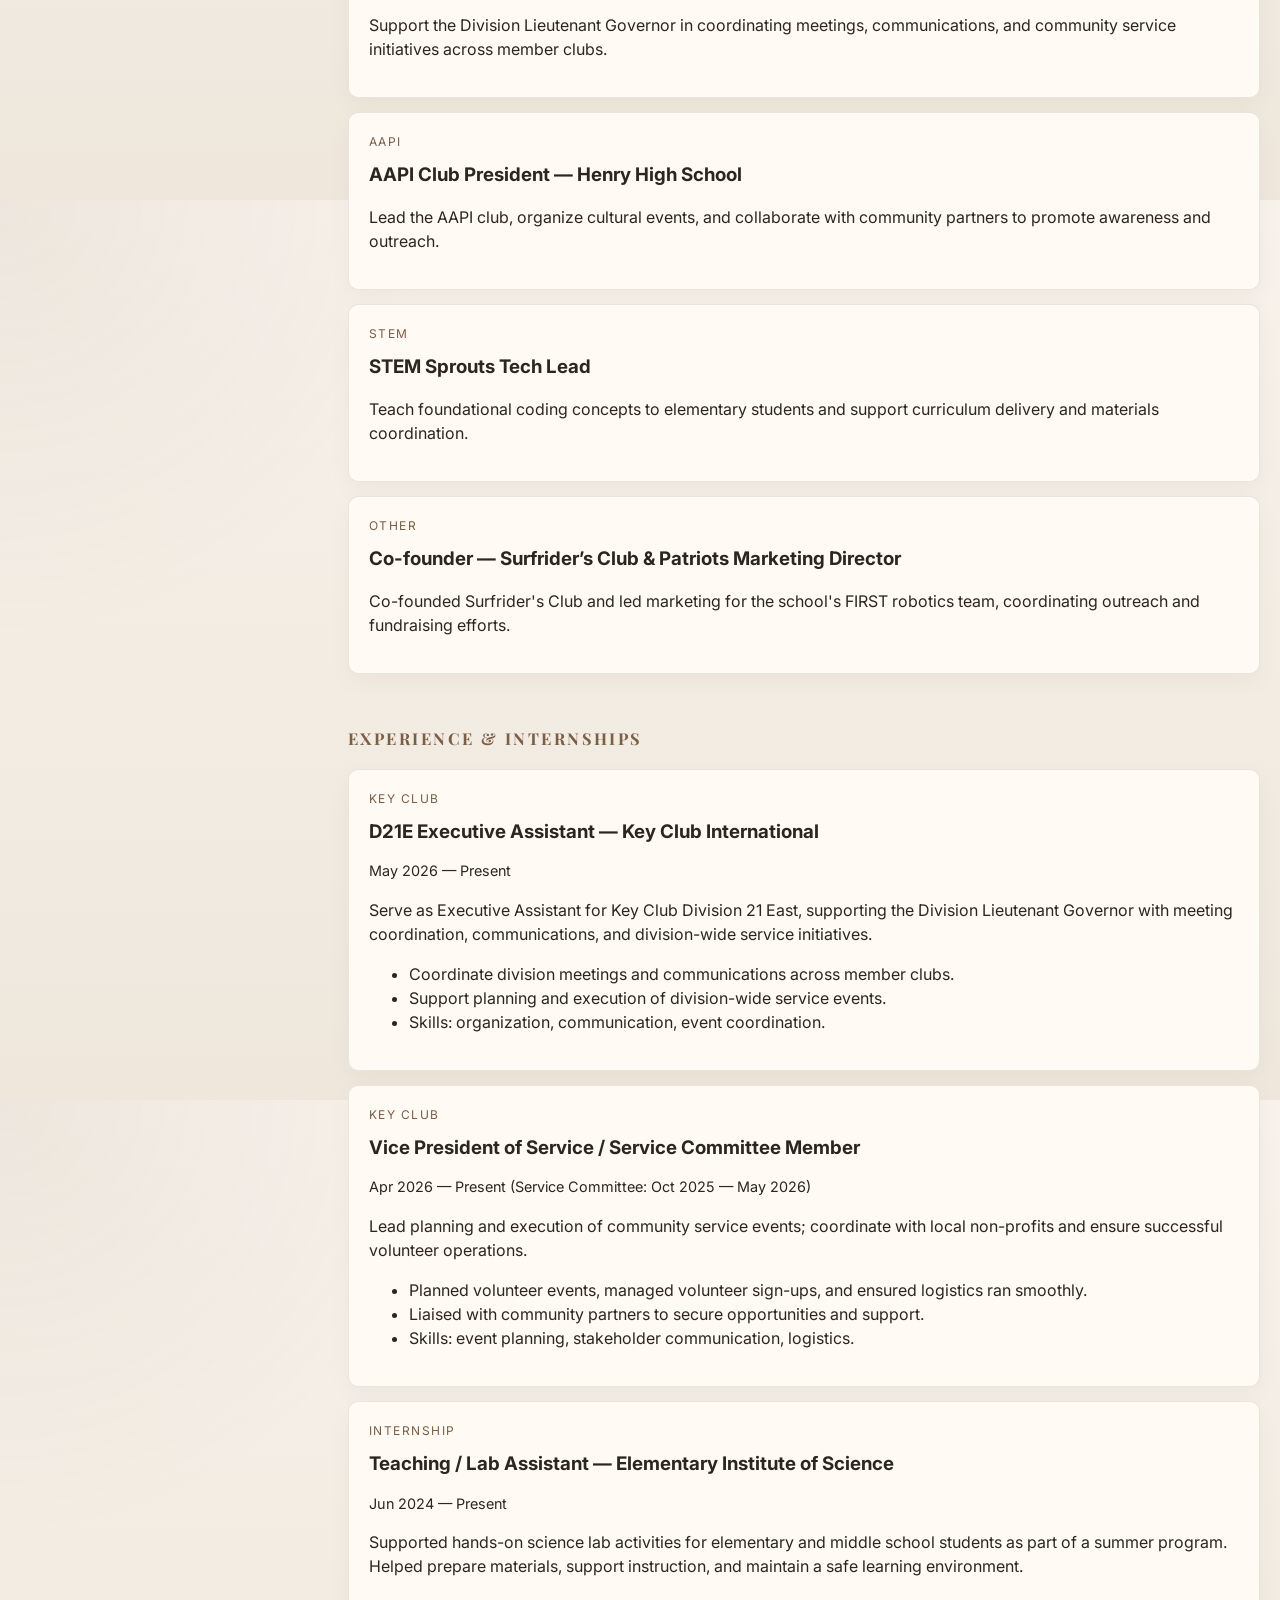
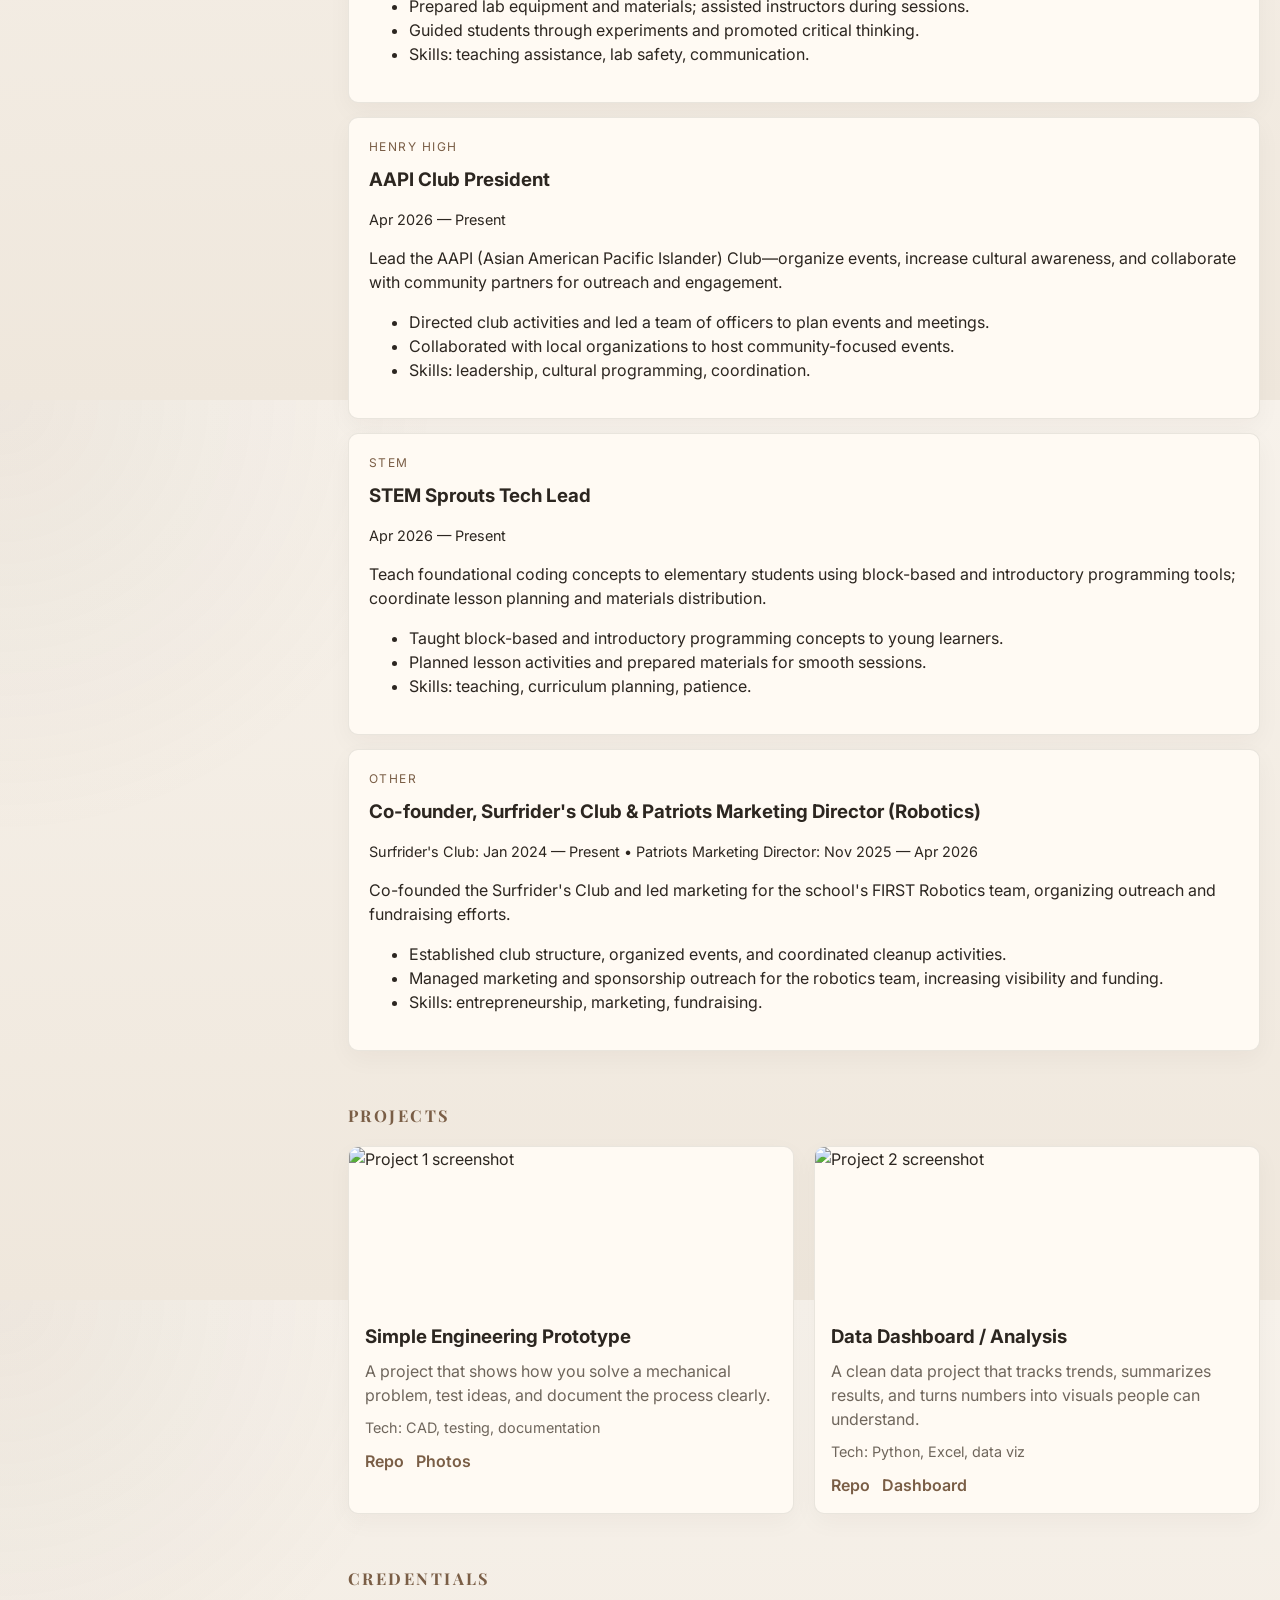
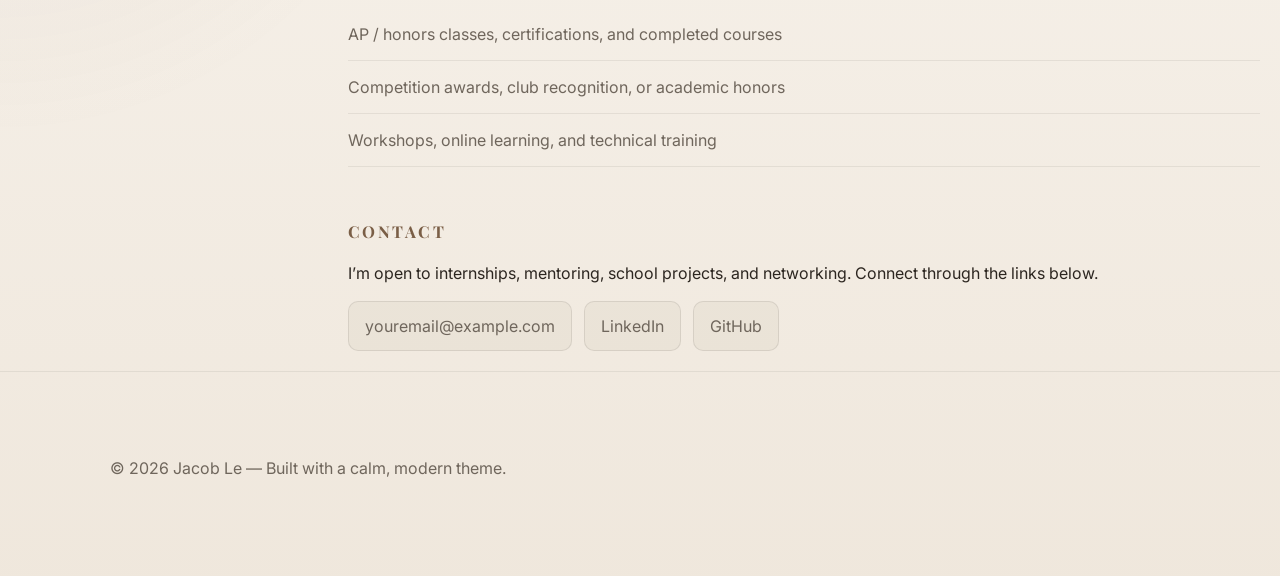
==== commit 0ec835ff: "Expand Experience entries with dates and responsibilities" ====
--- a/index.html
+++ b/index.html
@@ -131,37 +131,73 @@
             <article class="timeline-item reveal">
               <p class="timeline-tag">Key Club</p>
               <h3>D21E Executive Assistant — Key Club International</h3>
+              <p class="meta">May 2026 — Present</p>
               <p>Serve as Executive Assistant for Key Club Division 21 East, supporting the Division Lieutenant Governor with meeting coordination, communications, and division-wide service initiatives.</p>
+              <ul>
+                <li>Coordinate division meetings and communications across member clubs.</li>
+                <li>Support planning and execution of division-wide service events.</li>
+                <li>Skills: organization, communication, event coordination.</li>
+              </ul>
             </article>
 
             <article class="timeline-item reveal">
               <p class="timeline-tag">Key Club</p>
               <h3>Vice President of Service / Service Committee Member</h3>
+              <p class="meta">Apr 2026 — Present (Service Committee: Oct 2025 — May 2026)</p>
               <p>Lead planning and execution of community service events; coordinate with local non-profits and ensure successful volunteer operations.</p>
+              <ul>
+                <li>Planned volunteer events, managed volunteer sign-ups, and ensured logistics ran smoothly.</li>
+                <li>Liaised with community partners to secure opportunities and support.</li>
+                <li>Skills: event planning, stakeholder communication, logistics.</li>
+              </ul>
             </article>
 
             <article class="timeline-item reveal">
               <p class="timeline-tag">Internship</p>
               <h3>Teaching / Lab Assistant — Elementary Institute of Science</h3>
+              <p class="meta">Jun 2024 — Present</p>
               <p>Supported hands-on science lab activities for elementary and middle school students as part of a summer program. Helped prepare materials, support instruction, and maintain a safe learning environment.</p>
+              <ul>
+                <li>Prepared lab equipment and materials; assisted instructors during sessions.</li>
+                <li>Guided students through experiments and promoted critical thinking.</li>
+                <li>Skills: teaching assistance, lab safety, communication.</li>
+              </ul>
             </article>
 
             <article class="timeline-item reveal">
               <p class="timeline-tag">Henry High</p>
               <h3>AAPI Club President</h3>
+              <p class="meta">Apr 2026 — Present</p>
               <p>Lead the AAPI (Asian American Pacific Islander) Club—organize events, increase cultural awareness, and collaborate with community partners for outreach and engagement.</p>
+              <ul>
+                <li>Directed club activities and led a team of officers to plan events and meetings.</li>
+                <li>Collaborated with local organizations to host community-focused events.</li>
+                <li>Skills: leadership, cultural programming, coordination.</li>
+              </ul>
             </article>
 
             <article class="timeline-item reveal">
               <p class="timeline-tag">STEM</p>
               <h3>STEM Sprouts Tech Lead</h3>
+              <p class="meta">Apr 2026 — Present</p>
               <p>Teach foundational coding concepts to elementary students using block-based and introductory programming tools; coordinate lesson planning and materials distribution.</p>
+              <ul>
+                <li>Taught block-based and introductory programming concepts to young learners.</li>
+                <li>Planned lesson activities and prepared materials for smooth sessions.</li>
+                <li>Skills: teaching, curriculum planning, patience.</li>
+              </ul>
             </article>
 
             <article class="timeline-item reveal">
               <p class="timeline-tag">Other</p>
               <h3>Co-founder, Surfrider's Club & Patriots Marketing Director (Robotics)</h3>
+              <p class="meta">Surfrider's Club: Jan 2024 — Present • Patriots Marketing Director: Nov 2025 — Apr 2026</p>
               <p>Co-founded the Surfrider's Club and led marketing for the school's FIRST Robotics team, organizing outreach and fundraising efforts.</p>
+              <ul>
+                <li>Established club structure, organized events, and coordinated cleanup activities.</li>
+                <li>Managed marketing and sponsorship outreach for the robotics team, increasing visibility and funding.</li>
+                <li>Skills: entrepreneurship, marketing, fundraising.</li>
+              </ul>
             </article>
           </div>
         </section>
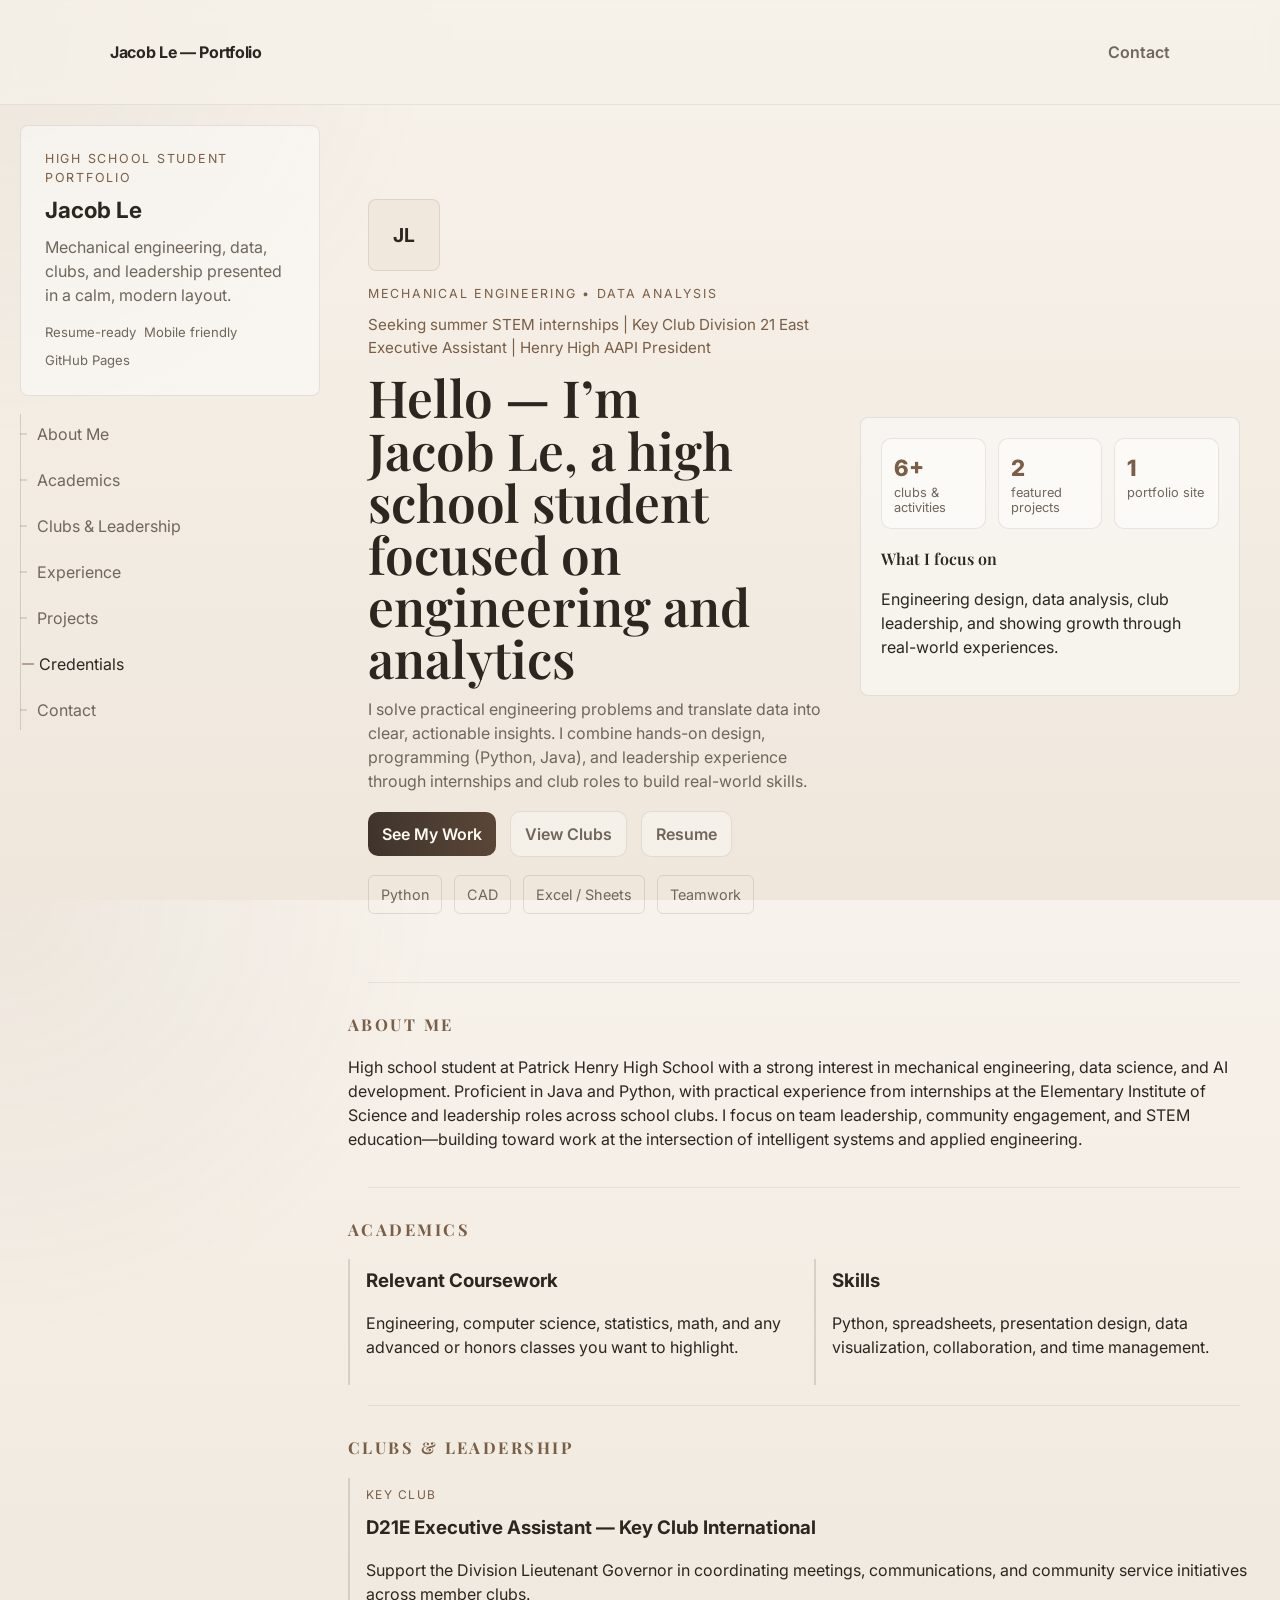
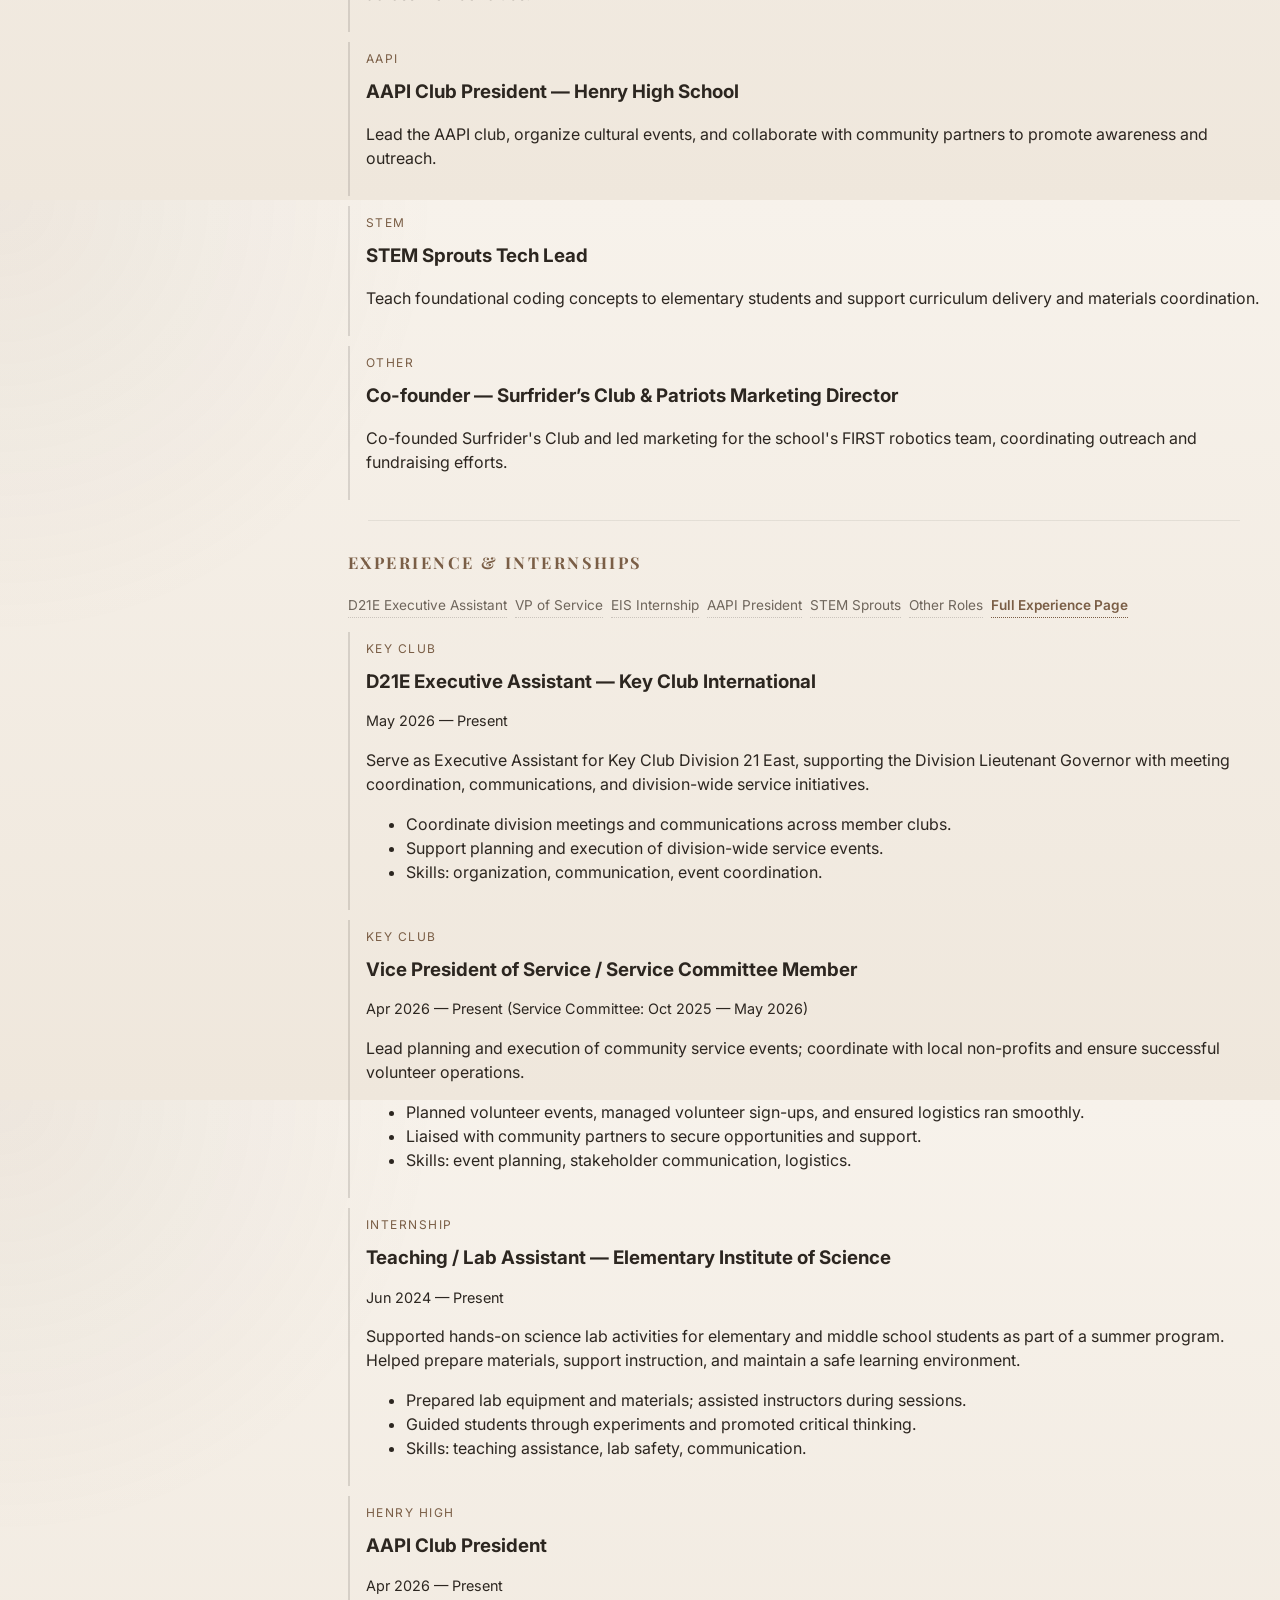
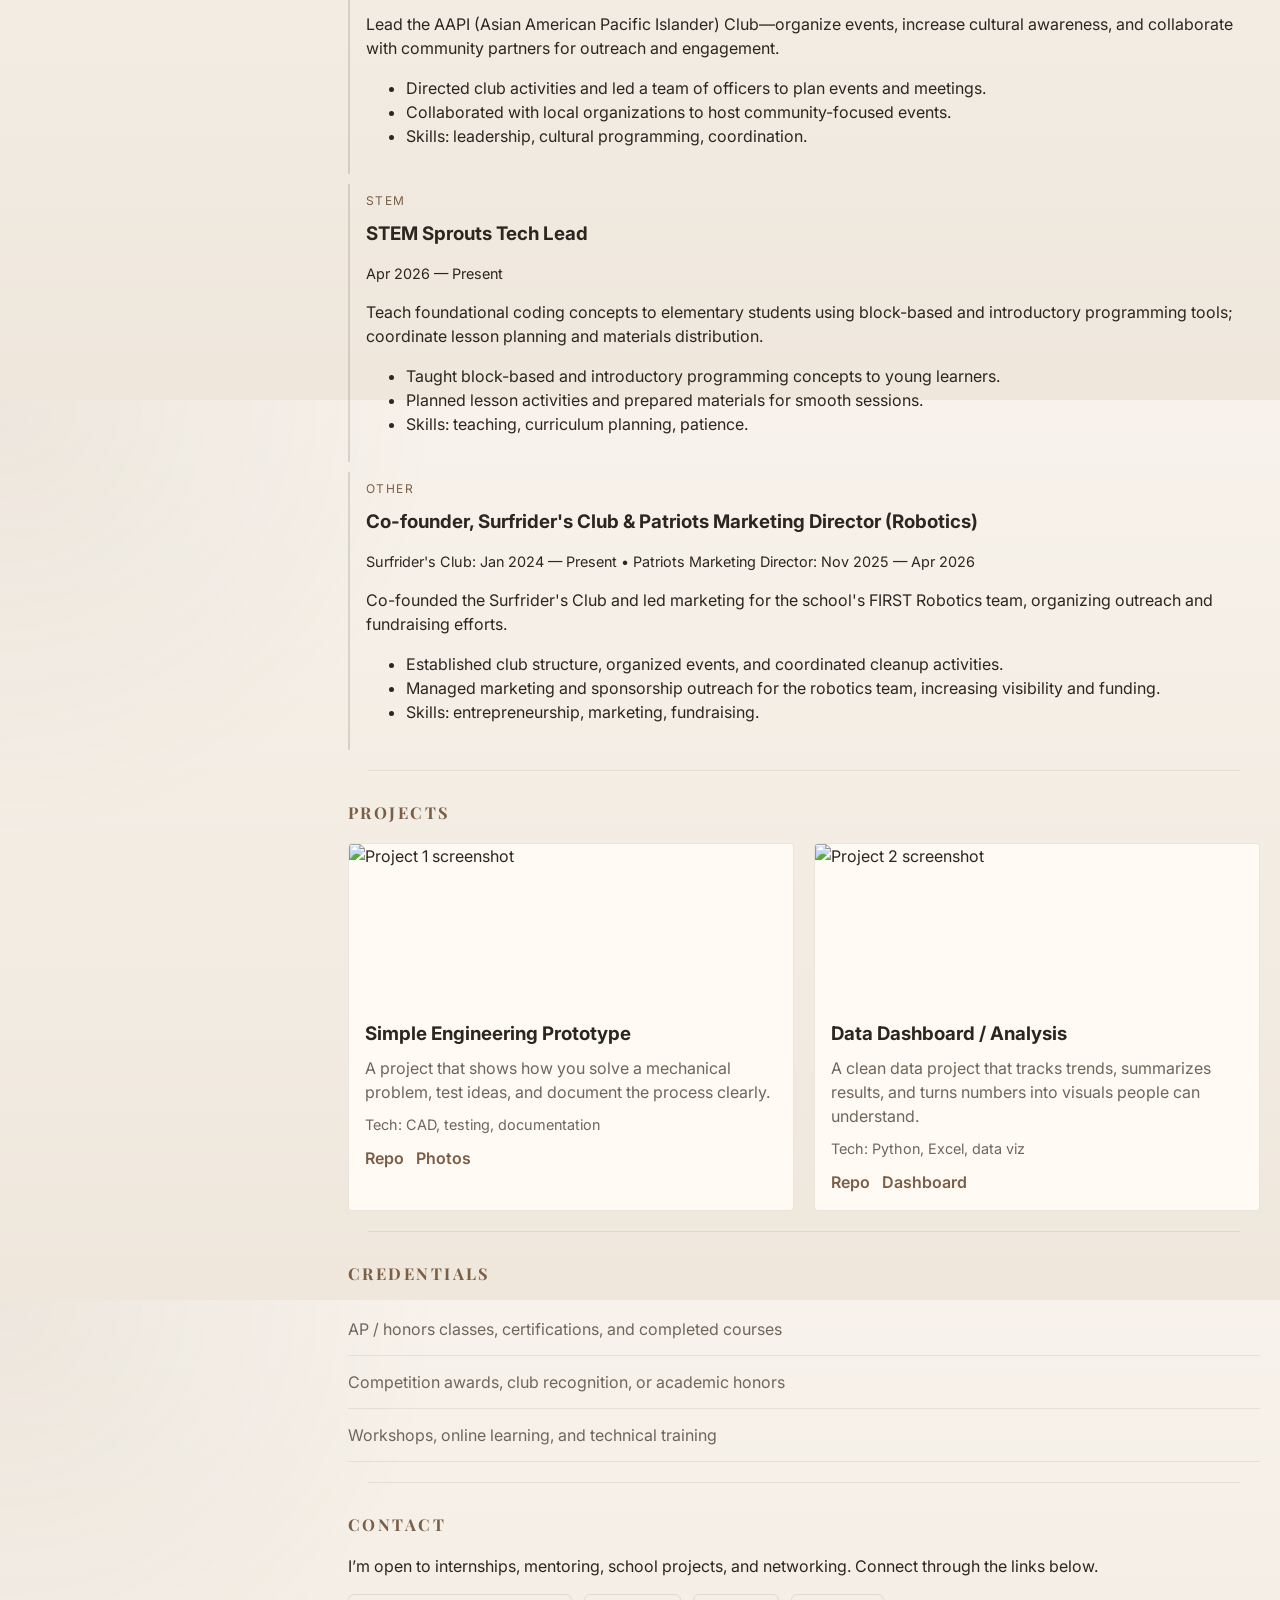
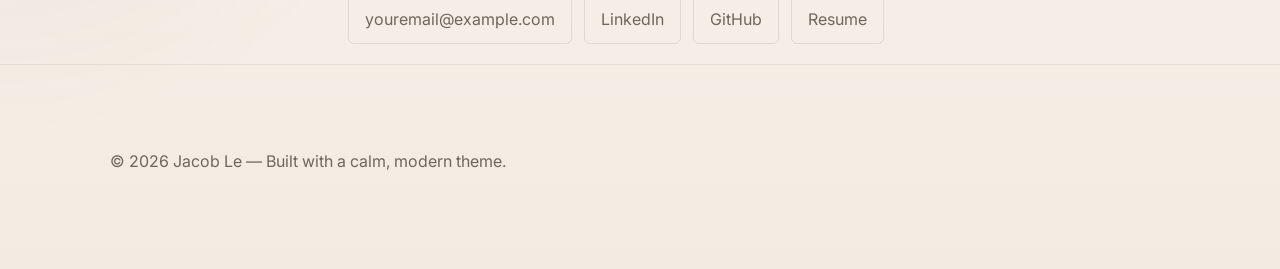
==== commit 4c25a662: "Refine visual flow and add experience/resume subpages" ====
--- a/index.html
+++ b/index.html
@@ -35,6 +35,7 @@
           <a href="#about">About Me</a>
           <a href="#academics">Academics</a>
           <a href="#clubs">Clubs & Leadership</a>
+          <a href="#experience">Experience</a>
           <a href="#projects">Projects</a>
           <a href="#credentials">Credentials</a>
           <a href="#contact">Contact</a>
@@ -56,6 +57,7 @@
               <div class="hero-cta">
                 <a class="btn primary" href="#projects">See My Work</a>
                 <a class="btn ghost" href="#clubs">View Clubs</a>
+                <a class="btn ghost" href="resume.html" target="_blank" rel="noreferrer">Resume</a>
               </div>
               <ul class="skills">
                 <li>Python</li>
@@ -127,8 +129,17 @@
 
         <section id="experience" class="section container">
           <h2 class="section-title">Experience & Internships</h2>
+          <div class="experience-links">
+            <a href="#exp-d21e">D21E Executive Assistant</a>
+            <a href="#exp-vp-service">VP of Service</a>
+            <a href="#exp-eis">EIS Internship</a>
+            <a href="#exp-aapi">AAPI President</a>
+            <a href="#exp-stem">STEM Sprouts</a>
+            <a href="#exp-other">Other Roles</a>
+            <a class="inline-link" href="experience.html">Full Experience Page</a>
+          </div>
           <div class="timeline">
-            <article class="timeline-item reveal">
+            <article id="exp-d21e" class="timeline-item reveal">
               <p class="timeline-tag">Key Club</p>
               <h3>D21E Executive Assistant — Key Club International</h3>
               <p class="meta">May 2026 — Present</p>
@@ -140,7 +151,7 @@
               </ul>
             </article>
 
-            <article class="timeline-item reveal">
+            <article id="exp-vp-service" class="timeline-item reveal">
               <p class="timeline-tag">Key Club</p>
               <h3>Vice President of Service / Service Committee Member</h3>
               <p class="meta">Apr 2026 — Present (Service Committee: Oct 2025 — May 2026)</p>
@@ -152,7 +163,7 @@
               </ul>
             </article>
 
-            <article class="timeline-item reveal">
+            <article id="exp-eis" class="timeline-item reveal">
               <p class="timeline-tag">Internship</p>
               <h3>Teaching / Lab Assistant — Elementary Institute of Science</h3>
               <p class="meta">Jun 2024 — Present</p>
@@ -164,7 +175,7 @@
               </ul>
             </article>
 
-            <article class="timeline-item reveal">
+            <article id="exp-aapi" class="timeline-item reveal">
               <p class="timeline-tag">Henry High</p>
               <h3>AAPI Club President</h3>
               <p class="meta">Apr 2026 — Present</p>
@@ -176,7 +187,7 @@
               </ul>
             </article>
 
-            <article class="timeline-item reveal">
+            <article id="exp-stem" class="timeline-item reveal">
               <p class="timeline-tag">STEM</p>
               <h3>STEM Sprouts Tech Lead</h3>
               <p class="meta">Apr 2026 — Present</p>
@@ -188,7 +199,7 @@
               </ul>
             </article>
 
-            <article class="timeline-item reveal">
+            <article id="exp-other" class="timeline-item reveal">
               <p class="timeline-tag">Other</p>
               <h3>Co-founder, Surfrider's Club & Patriots Marketing Director (Robotics)</h3>
               <p class="meta">Surfrider's Club: Jan 2024 — Present • Patriots Marketing Director: Nov 2025 — Apr 2026</p>
@@ -243,6 +254,7 @@
             <a class="contact-card" id="email-link" href="mailto:youremail@example.com">youremail@example.com</a>
             <a class="contact-card" id="linkedin-link" href="https://www.linkedin.com/in/jacobkle/?isSelfProfile=false" target="_blank" rel="noreferrer">LinkedIn</a>
             <a class="contact-card" id="github-link" href="https://github.com/your-username" target="_blank" rel="noreferrer">GitHub</a>
+            <a class="contact-card" id="resume-link" href="resume.html" target="_blank" rel="noreferrer">Resume</a>
           </div>
         </section>
       </div>
--- a/style.css
+++ b/style.css
@@ -8,7 +8,7 @@
   --accent-soft:rgba(122,94,70,0.12);
   --glass:rgba(122,94,70,0.05);
   --border:rgba(44,38,32,0.10);
-  --radius:10px;
+  --radius:8px;
   --max-width:1100px;
   --gap:24px;
 }
@@ -33,19 +33,22 @@
 .header-link{color:var(--muted);text-decoration:none;font-weight:600}
 .portfolio-shell{display:grid;grid-template-columns:300px minmax(0,1fr);gap:28px;max-width:calc(var(--max-width) + 300px);margin:0 auto;padding:20px}
 .sidebar{position:sticky;top:84px;align-self:start;display:flex;flex-direction:column;gap:18px}
-.sidebar-card{background:linear-gradient(180deg, rgba(255,255,255,0.58), rgba(255,255,255,0.38));border:1px solid var(--border);border-radius:var(--radius);padding:24px;box-shadow:0 10px 28px rgba(44,38,32,0.06)}
+.sidebar-card{background:rgba(255,255,255,0.44);border:1px solid var(--border);border-radius:var(--radius);padding:24px}
 .sidebar-card h1{font-size:1.4rem;line-height:1.15;margin:8px 0 12px}
 .sidebar-copy{color:var(--muted);margin:0}
 .eyebrow{margin:0 0 10px;color:var(--accent);font-size:0.78rem;letter-spacing:0.14em;text-transform:uppercase}
 .sidebar-meta{display:flex;flex-wrap:wrap;gap:8px;margin-top:16px}
-.sidebar-meta span{padding:7px 10px;border-radius:999px;background:var(--panel);color:var(--accent);font-size:0.82rem;border:1px solid var(--border)}
-.side-menu{display:flex;flex-direction:column;gap:8px;padding:12px;border:1px solid var(--border);border-radius:var(--radius);background:rgba(255,255,255,0.38)}
-.side-menu a{position:relative;color:var(--muted);text-decoration:none;padding:12px 14px;border-radius:8px;transition:background .25s,color .25s,transform .25s,border-color .25s;border:1px solid transparent}
-.side-menu a:hover,.side-menu a.active{background:rgba(122,94,70,0.08);color:var(--text);transform:translateX(4px);border-color:rgba(122,94,70,0.12)}
+.sidebar-meta span{padding:0;border-radius:0;background:none;color:var(--muted);font-size:0.82rem;border:0}
+.side-menu{display:flex;flex-direction:column;gap:6px;padding-left:14px;border-left:1px solid rgba(44,38,32,0.16)}
+.side-menu a{position:relative;color:var(--muted);text-decoration:none;padding:8px 2px;border-radius:0;transition:color .2s,transform .2s}
+.side-menu a::before{content:"";position:absolute;left:-15px;top:50%;width:7px;height:1px;background:rgba(44,38,32,0.25);transform:translateY(-50%);transition:width .2s,background .2s}
+.side-menu a:hover,.side-menu a.active{color:var(--text);transform:translateX(2px)}
+.side-menu a:hover::before,.side-menu a.active::before{width:12px;background:var(--accent)}
 .content-column{min-width:0}
 .hero{padding:34px 0 8px}
 .hero-grid{display:grid;grid-template-columns:minmax(0,1fr) 380px;gap:24px;align-items:center}
 .hero-text h2{font-size:clamp(2rem,4vw,3.5rem);line-height:1.02;margin:0 0 12px;max-width:12ch}
+.headline{color:var(--accent);margin:0 0 12px;font-size:0.95rem;max-width:58ch}
 .profile-wrap{display:flex;align-items:center;gap:14px;margin-bottom:14px}
 .profile-img{width:72px;height:72px;border-radius:8px;object-fit:cover;border:1px solid var(--border);box-shadow:0 6px 18px rgba(44,38,32,0.04)}
 .monogram{width:72px;height:72px;border-radius:8px;background:var(--panel);display:none;align-items:center;justify-content:center;font-weight:700;color:var(--text);border:1px solid var(--border);font-size:1.2rem}
@@ -53,26 +56,31 @@
 .section-title{font-family:'Playfair Display', Georgia, serif}
 .lead{color:var(--muted);margin:0 0 18px;max-width:62ch}
 .skills{display:flex;gap:12px;padding:0;margin:18px 0 0;list-style:none}
-.skills li{background:transparent;border:1px solid var(--border);padding:8px 12px;border-radius:999px;color:var(--muted);font-size:0.9rem}
+.skills li{background:transparent;border:1px solid rgba(44,38,32,0.12);padding:8px 12px;border-radius:6px;color:var(--muted);font-size:0.9rem}
 .btn{display:inline-block;padding:10px 14px;border-radius:10px;text-decoration:none;font-weight:600}
-.btn.primary{background:linear-gradient(90deg,#3f342d,#5a4637);color:#fffaf2;box-shadow:0 8px 24px rgba(63,52,45,0.10)}
+.btn.primary{background:linear-gradient(90deg,#3f342d,#5a4637);color:#fffaf2}
 .btn.ghost{border:1px solid var(--border);color:var(--muted);margin-left:10px;background:rgba(255,255,255,0.34)}
-.hero-card .card-inner{background:linear-gradient(180deg, rgba(255,255,255,0.54), rgba(255,255,255,0.34));padding:20px;border-radius:var(--radius);border:1px solid var(--border);box-shadow:0 10px 30px rgba(44,38,32,0.06);display:grid;gap:18px}
+.hero-card .card-inner{background:rgba(255,255,255,0.42);padding:20px;border-radius:var(--radius);border:1px solid var(--border);display:grid;gap:18px}
 .stat-grid{display:grid;grid-template-columns:repeat(3,1fr);gap:12px}
 .stat-grid div{padding:12px;border-radius:10px;background:rgba(255,255,255,0.52);border:1px solid var(--border)}
 .stat-value{display:block;font-size:1.4rem;font-weight:800;color:var(--accent)}
 .stat-label{display:block;color:var(--muted);font-size:0.8rem;line-height:1.2}
 .card-content h3{margin:0 0 8px;font-size:1rem}
-.section{padding:52px 0 0}
+.section{padding:50px 0 0;scroll-margin-top:92px}
+.content-column .section{position:relative}
+.content-column .section:not(:first-of-type)::before{content:"";position:absolute;top:20px;left:20px;right:20px;height:1px;background:rgba(44,38,32,0.08)}
 .section-title{font-size:1.02rem;margin:0 0 18px;color:var(--accent);text-transform:uppercase;letter-spacing:0.15em}
 .info-grid,.projects-grid{display:grid;gap:20px}
 .info-grid{grid-template-columns:repeat(2, minmax(0,1fr))}
-.timeline{display:grid;gap:14px}
-.timeline-item,.info-card{background:var(--card);border:1px solid var(--border);border-radius:var(--radius);padding:20px;box-shadow:0 8px 24px rgba(44,38,32,0.04)}
+.timeline{display:grid;gap:10px}
+.timeline-item,.info-card{background:transparent;border:0;border-left:2px solid rgba(44,38,32,0.14);border-radius:0;padding:8px 0 10px 16px;box-shadow:none}
 .timeline-item h3,.info-card h3,.project-body h3{margin:0 0 8px}
 .timeline-tag{margin:0 0 10px;color:var(--accent);font-size:0.75rem;letter-spacing:0.12em;text-transform:uppercase}
+.experience-links{display:flex;flex-wrap:wrap;gap:8px;margin-bottom:14px}
+.experience-links a{border:0;padding:2px 0;text-decoration:none;color:var(--muted);background:none;font-size:0.85rem;border-bottom:1px dotted rgba(44,38,32,0.2)}
+.experience-links a.inline-link{color:var(--accent);font-weight:600;border-bottom-color:var(--accent)}
 .projects-grid{grid-template-columns:repeat(2,minmax(0,1fr))}
-.project-card{background:var(--card);border:1px solid var(--border);border-radius:var(--radius);overflow:hidden;transition:transform .35s cubic-bezier(.2,.9,.2,1),box-shadow .35s;transform:translateY(12px);opacity:0;box-shadow:0 8px 24px rgba(44,38,32,0.04)}
+.project-card{background:var(--card);border:1px solid var(--border);border-radius:4px;overflow:hidden;transition:transform .35s cubic-bezier(.2,.9,.2,1),box-shadow .35s;transform:translateY(12px);opacity:0;box-shadow:none}
 .project-card.visible{transform:none;opacity:1}
 .project-card img{width:100%;height:160px;object-fit:cover;display:block}
 .project-body{padding:16px}
@@ -82,7 +90,7 @@
 .credentials{list-style:none;padding:0;margin:0;color:var(--muted)}
 .credentials li{padding:14px 0;border-bottom:1px solid rgba(44,38,32,0.08)}
 .contact-grid{display:flex;flex-wrap:wrap;gap:12px;margin-top:12px}
-.contact-card{background:var(--glass);border:1px solid var(--border);padding:12px 16px;border-radius:10px;color:var(--muted);text-decoration:none}
+.contact-card{background:transparent;border:1px solid var(--border);padding:12px 16px;border-radius:6px;color:var(--muted);text-decoration:none}
 .site-footer{padding:28px 0 40px;border-top:1px solid rgba(44,38,32,0.08);color:var(--muted)}
 
 /* Responsive */
@@ -99,7 +107,7 @@
 }
 
 /* small micro-interactions */
-.project-card:hover{transform:translateY(-8px);box-shadow:0 18px 40px rgba(3,6,10,0.7)}
+.project-card:hover{transform:translateY(-4px);box-shadow:0 8px 22px rgba(44,38,32,0.12)}
 .reveal{opacity:0;transform:translateY(16px);transition:all .7s cubic-bezier(.2,.9,.2,1)}
 .reveal.visible{opacity:1;transform:none}
 
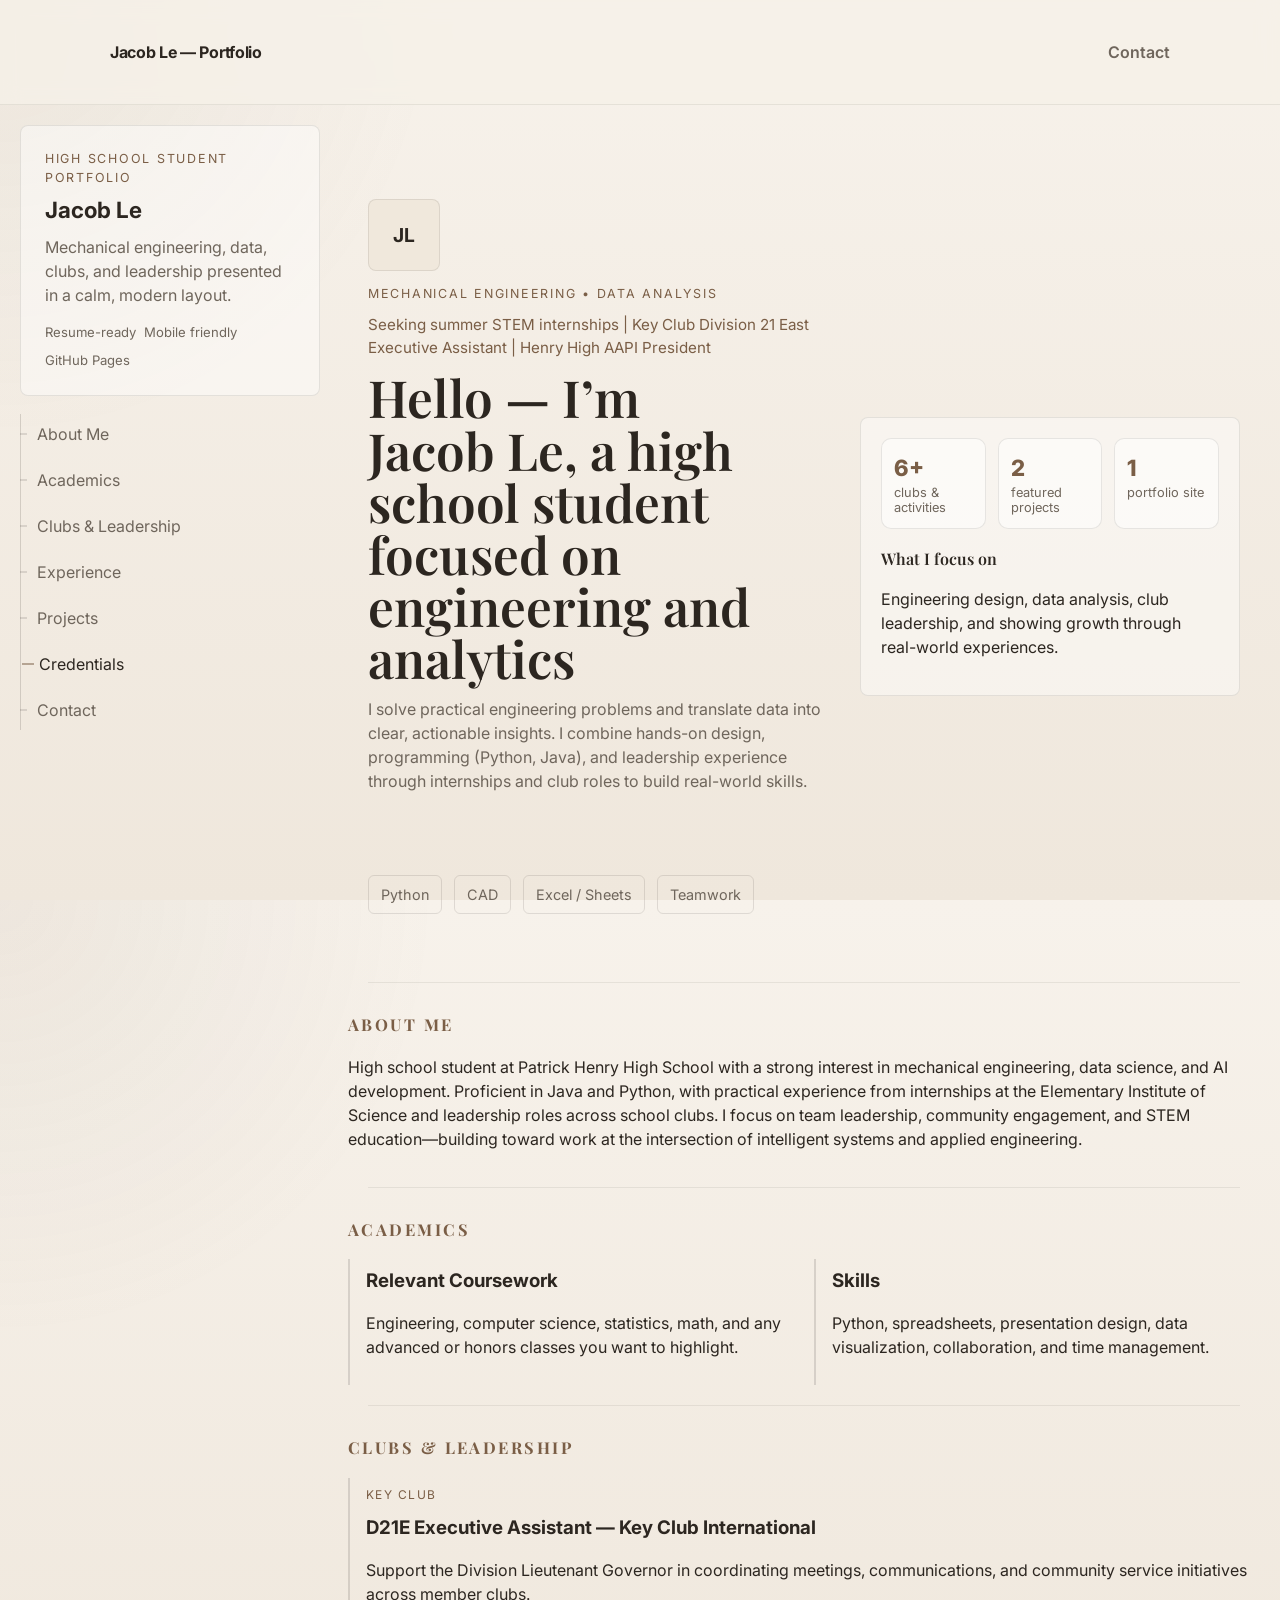
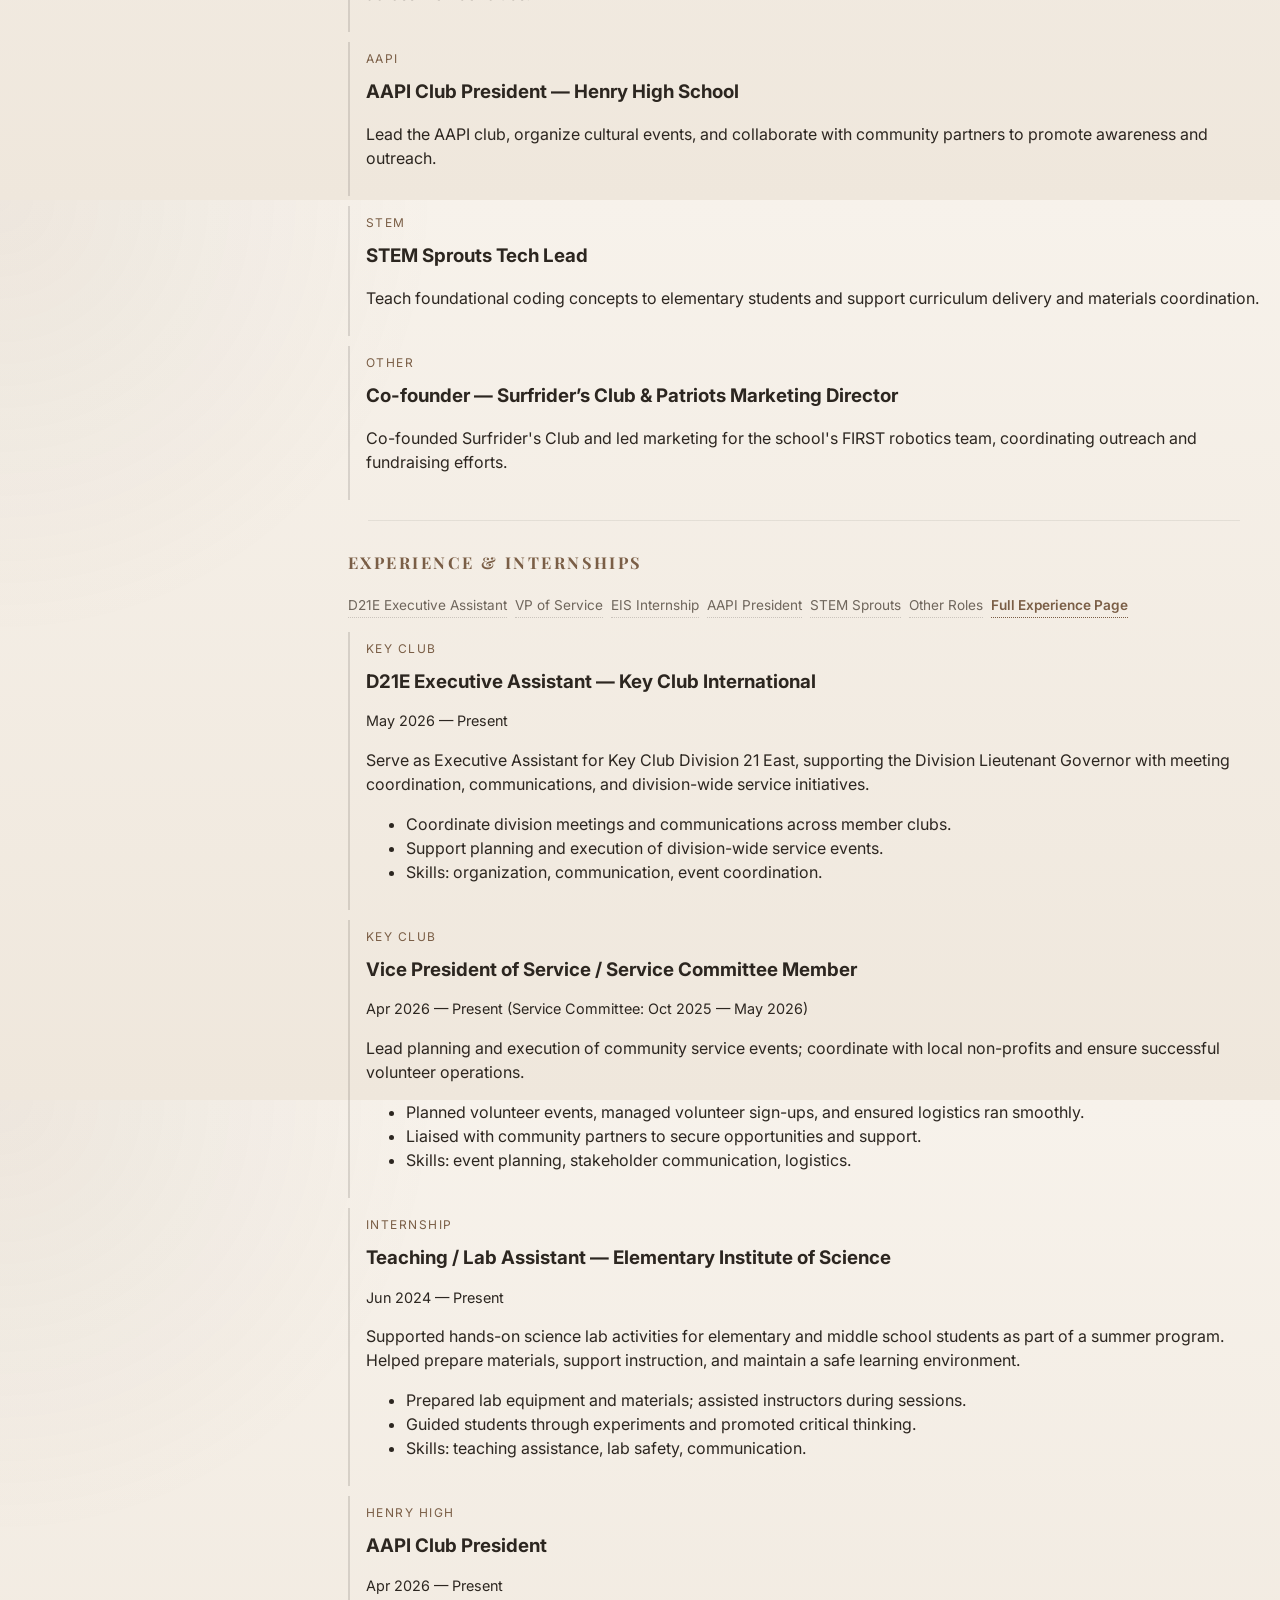
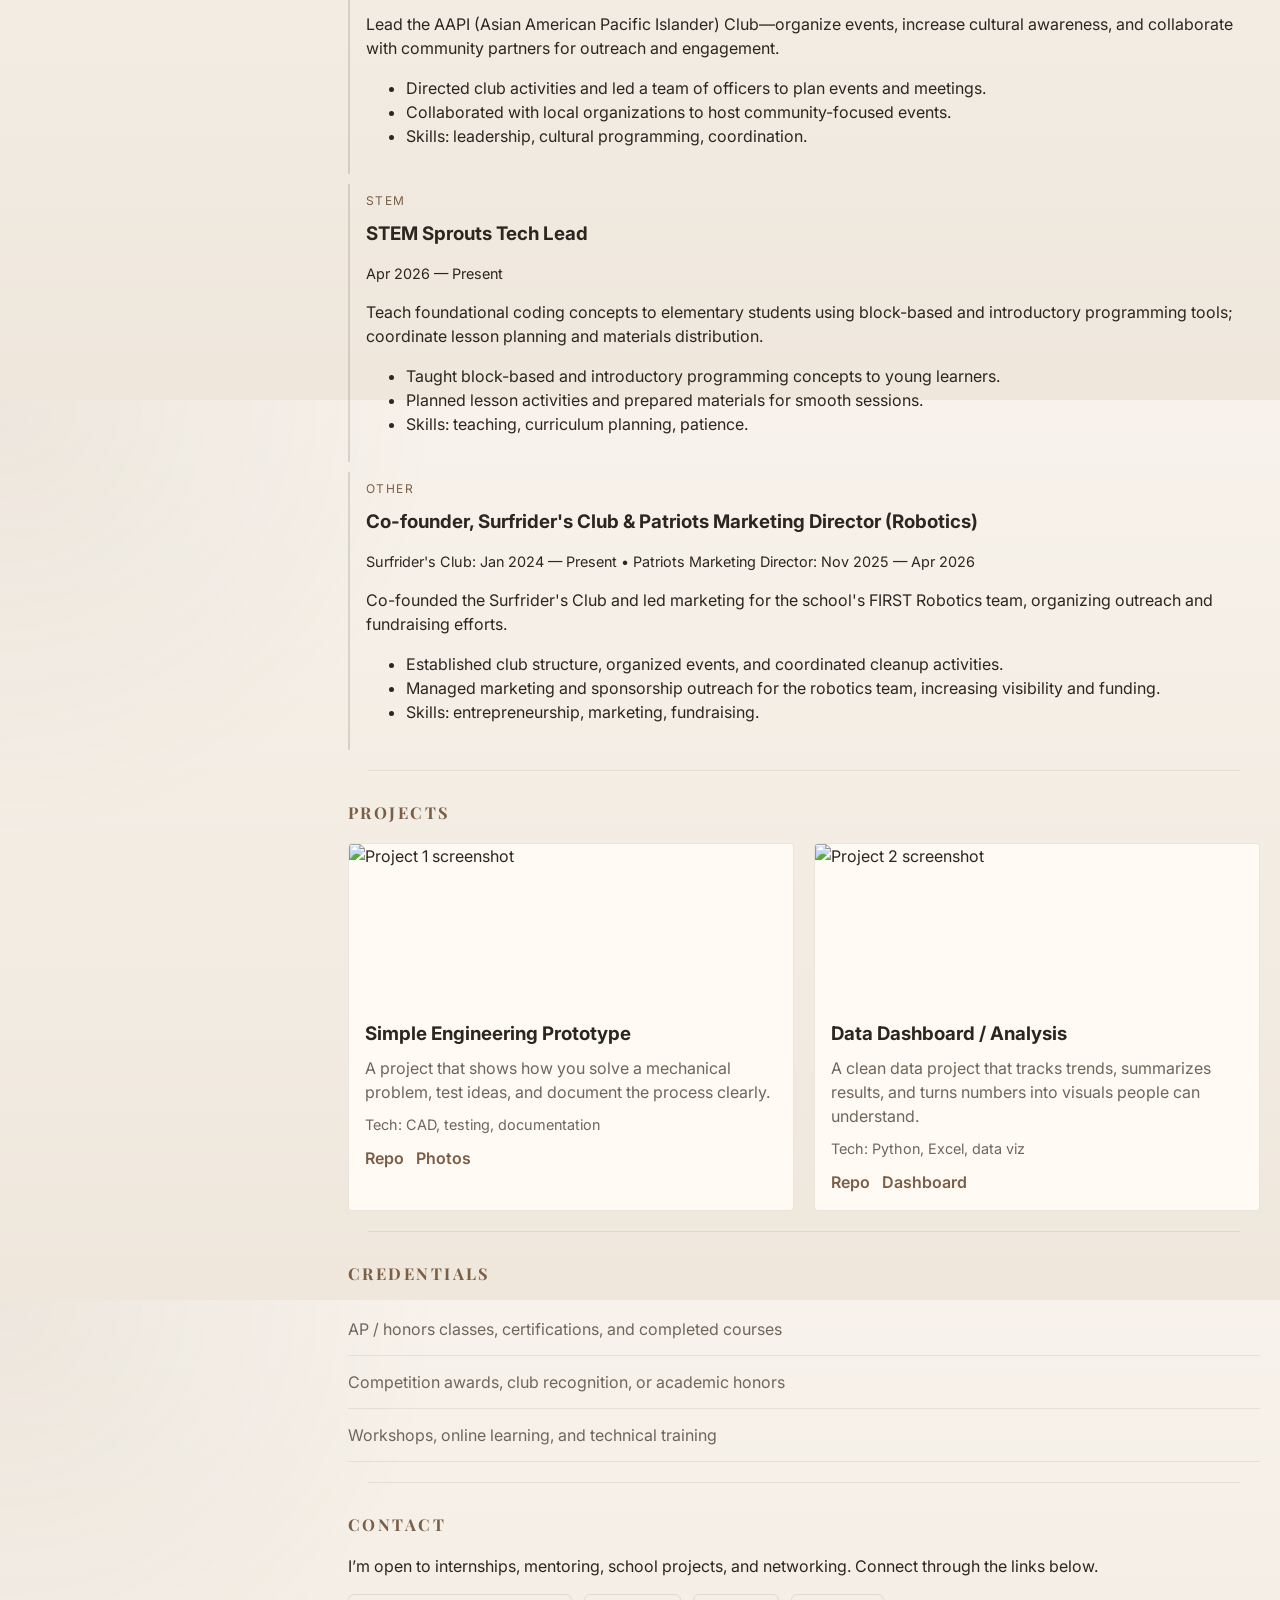
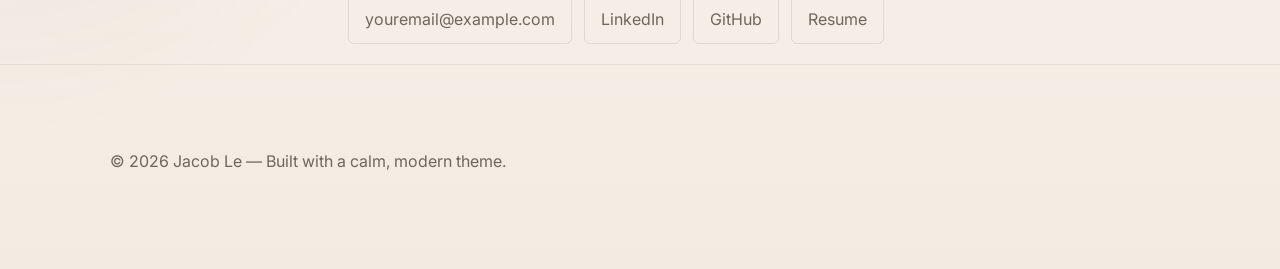
==== commit 41ce4ac4: "Unify page animations and improve motion flow" ====
--- a/index.html
+++ b/index.html
@@ -266,37 +266,6 @@
       </div>
     </footer>
 
-    <script>
-      const yearNode = document.getElementById('year');
-      if (yearNode) {
-        yearNode.textContent = new Date().getFullYear();
-      }
-
-      const reveals = document.querySelectorAll('.reveal');
-      const sideLinks = document.querySelectorAll('.side-menu a');
-      const sections = document.querySelectorAll('section[id]');
-
-      const observer = new IntersectionObserver((entries) => {
-        entries.forEach((entry) => {
-          if (entry.isIntersecting) {
-            entry.target.classList.add('visible');
-          }
-        });
-      }, { threshold: 0.16 });
-
-      reveals.forEach((item) => observer.observe(item));
-
-      const navObserver = new IntersectionObserver((entries) => {
-        entries.forEach((entry) => {
-          if (!entry.isIntersecting) return;
-          sideLinks.forEach((link) => {
-            const active = link.getAttribute('href') === `#${entry.target.id}`;
-            link.classList.toggle('active', active);
-          });
-        });
-      }, { rootMargin: '-45% 0px -45% 0px', threshold: 0.1 });
-
-      sections.forEach((section) => navObserver.observe(section));
-    </script>
+    <script src="app.js"></script>
   </body>
 </html>
--- a/style.css
+++ b/style.css
@@ -26,6 +26,8 @@
   -moz-osx-font-smoothing:grayscale;
   line-height:1.5;
 }
+body.is-loading{opacity:0.01}
+body.is-ready{opacity:1;transition:opacity .45s ease}
 .container{max-width:var(--max-width);margin:0 auto;padding:40px 20px}
 .site-header{backdrop-filter: blur(10px);position:sticky;top:0;background:rgba(246,241,232,0.82);border-bottom:1px solid rgba(44,38,32,0.08);z-index:30}
 .header-inner{display:flex;align-items:center;justify-content:space-between}
@@ -108,8 +110,14 @@
 
 /* small micro-interactions */
 .project-card:hover{transform:translateY(-4px);box-shadow:0 8px 22px rgba(44,38,32,0.12)}
-.reveal{opacity:0;transform:translateY(16px);transition:all .7s cubic-bezier(.2,.9,.2,1)}
-.reveal.visible{opacity:1;transform:none}
+.motion-item,.reveal{opacity:0;transform:translateY(16px);transition:opacity .68s cubic-bezier(.21,.75,.26,1),transform .68s cubic-bezier(.21,.75,.26,1);transition-delay:var(--stagger,0ms)}
+.motion-item.visible,.reveal.visible{opacity:1;transform:none}
 
 /* subtle focus states */
 a:focus{outline:2px solid rgba(122,94,70,0.2);outline-offset:3px}
+
+@media (prefers-reduced-motion: reduce){
+  html{scroll-behavior:auto}
+  .motion-item,.reveal,.project-card{opacity:1;transform:none;transition:none}
+  body.is-loading,body.is-ready{opacity:1;transition:none}
+}
